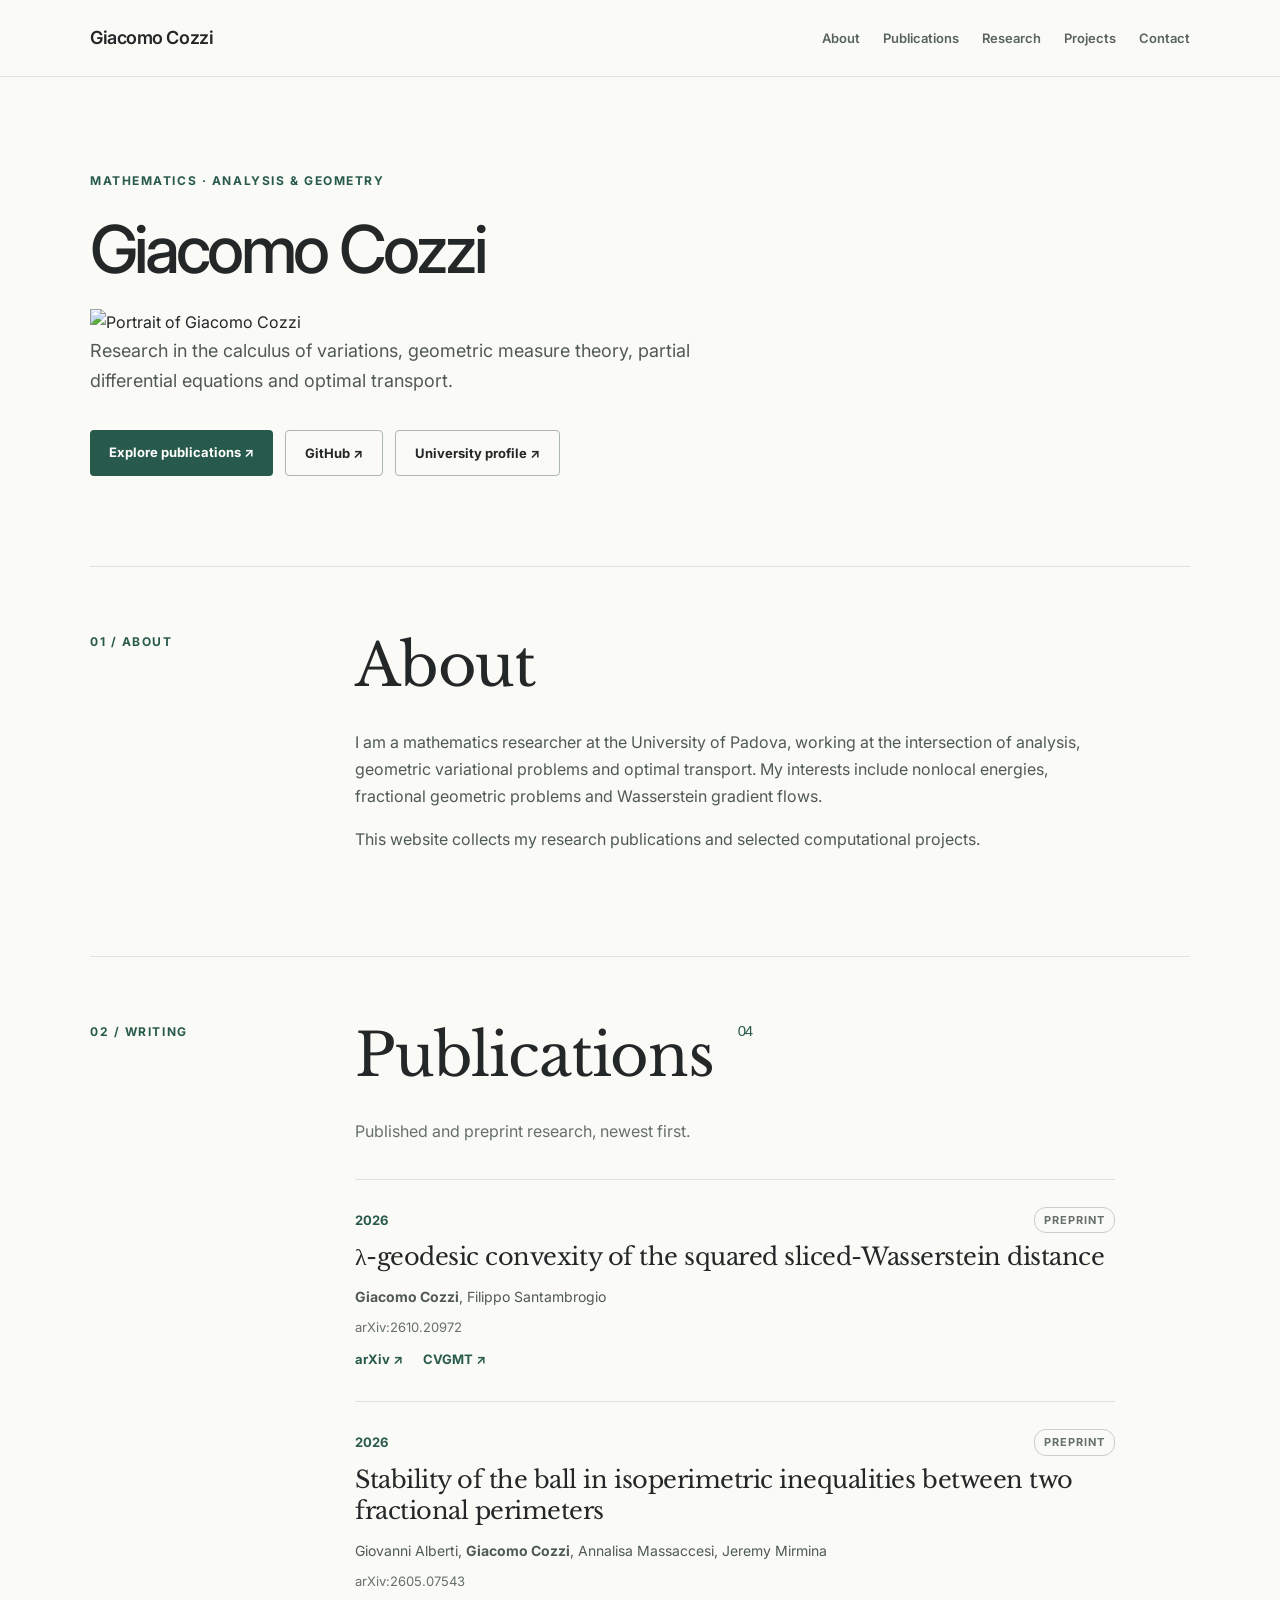
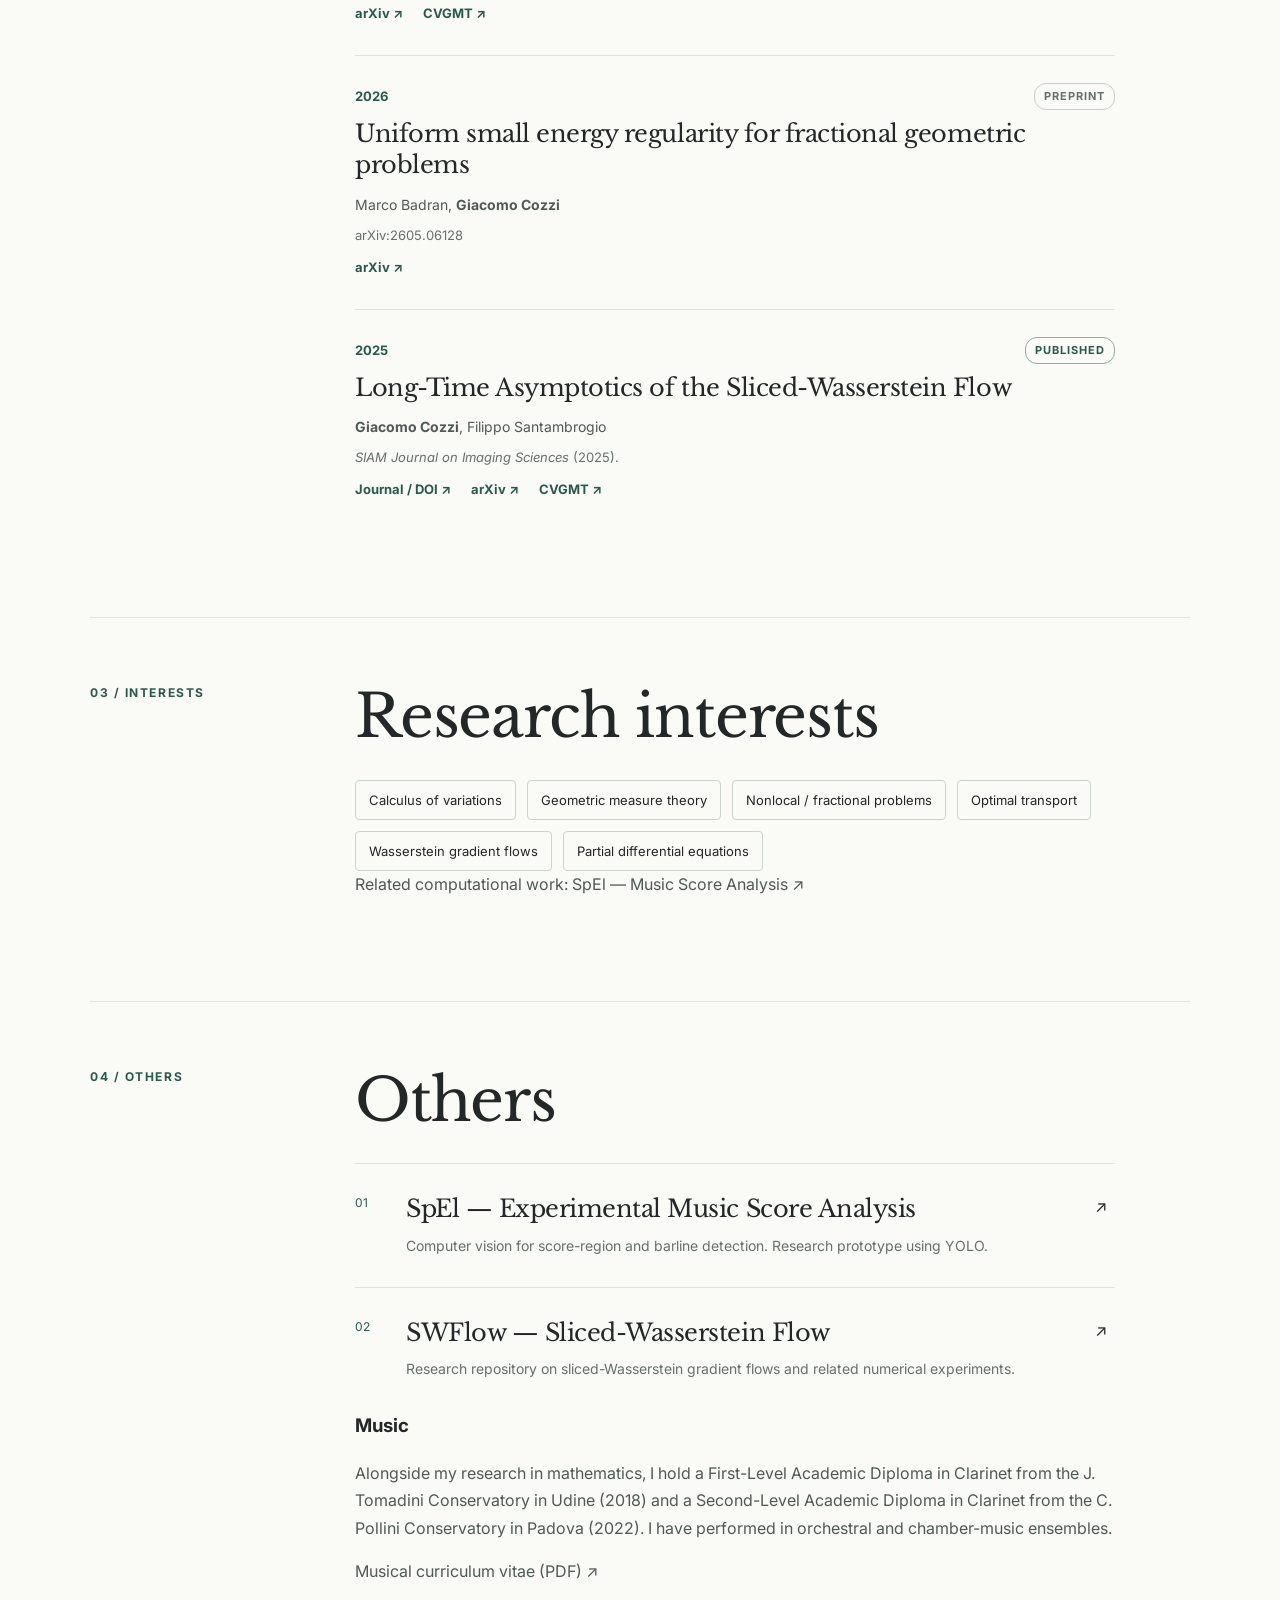
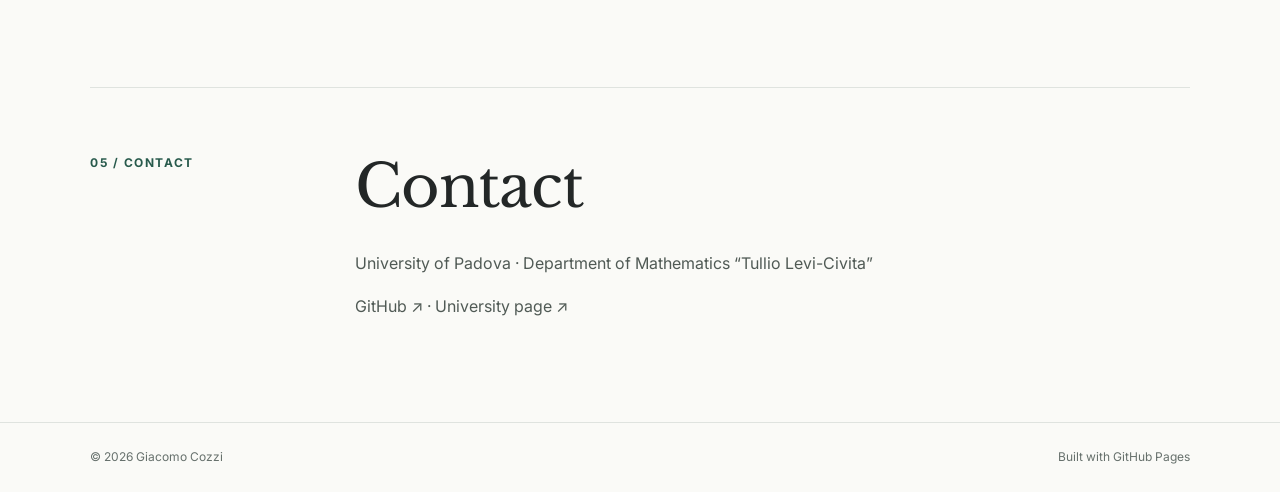
==== index.html @ 96a6a713 "Add portrait, music diplomas and CV links; rename Projects to Others" ====
<!doctype html>
<html lang="en">
<head>
<meta charset="utf-8"><meta name="viewport" content="width=device-width,initial-scale=1">
<meta name="description" content="Giacomo Cozzi — mathematics research, publications and computational projects.">
<title>Giacomo Cozzi — Mathematics</title>
<link rel="stylesheet" href="style.css">
</head>
<body>
<header class="top"><div class="wrap nav"><a class="identity" href="#top">Giacomo Cozzi</a><nav><a href="#about">About</a><a href="#publications">Publications</a><a href="#research">Research</a><a href="#projects">Projects</a><a href="#contact">Contact</a></nav></div></header>
<main id="top">
<section class="hero wrap"><div class="eyebrow">MATHEMATICS · ANALYSIS &amp; GEOMETRY</div><h1>Giacomo Cozzi</h1><img class="portrait" src="assets/FotoMate.png" alt="Portrait of Giacomo Cozzi" loading="eager"><p class="lead">Research in the calculus of variations, geometric measure theory, partial differential equations and optimal transport.</p><div class="hero-links"><a class="primary" href="#publications">Explore publications ↗</a><a class="secondary" href="https://github.com/giacomocozzii">GitHub ↗</a><a class="secondary" href="https://www.math.unipd.it/dipartimento/persone/giacomo.cozzi/">University profile ↗</a></div></section>
<section id="about" class="section wrap"><div class="section-no">01 / ABOUT</div><div class="section-content"><h2>About</h2><p>I am a mathematics researcher at the University of Padova, working at the intersection of analysis, geometric variational problems and optimal transport. My interests include nonlocal energies, fractional geometric problems and Wasserstein gradient flows.</p><p>This website collects my research publications and selected computational projects.</p></div></section>
<section id="publications" class="section wrap"><div class="section-no">02 / WRITING</div><div class="section-content"><h2>Publications <span class="count">04</span></h2><p class="muted intro">Published and preprint research, newest first.</p>
<article class="paper"><div class="paper-head"><span class="year">2026</span><span class="status">Preprint</span></div><h3>λ-geodesic convexity of the squared sliced-Wasserstein distance</h3><p class="authors"><strong>Giacomo Cozzi</strong>, Filippo Santambrogio</p><p class="note">arXiv:2610.20972</p><div class="links"><a href="https://arxiv.org/abs/2610.20972">arXiv ↗</a><a href="https://cvgmt.sns.it/paper/8093/">CVGMT ↗</a></div></article>
<article class="paper"><div class="paper-head"><span class="year">2026</span><span class="status">Preprint</span></div><h3>Stability of the ball in isoperimetric inequalities between two fractional perimeters</h3><p class="authors">Giovanni Alberti, <strong>Giacomo Cozzi</strong>, Annalisa Massaccesi, Jeremy Mirmina</p><p class="note">arXiv:2605.07543</p><div class="links"><a href="https://arxiv.org/abs/2605.07543">arXiv ↗</a><a href="https://cvgmt.sns.it/paper/7715/">CVGMT ↗</a></div></article>
<article class="paper"><div class="paper-head"><span class="year">2026</span><span class="status">Preprint</span></div><h3>Uniform small energy regularity for fractional geometric problems</h3><p class="authors">Marco Badran, <strong>Giacomo Cozzi</strong></p><p class="note">arXiv:2605.06128</p><div class="links"><a href="https://arxiv.org/abs/2605.06128">arXiv ↗</a></div></article>
<article class="paper"><div class="paper-head"><span class="year">2025</span><span class="status published">Published</span></div><h3>Long-Time Asymptotics of the Sliced-Wasserstein Flow</h3><p class="authors"><strong>Giacomo Cozzi</strong>, Filippo Santambrogio</p><p class="note"><i>SIAM Journal on Imaging Sciences</i> (2025).</p><div class="links"><a href="https://doi.org/10.1137/24M1656414">Journal / DOI ↗</a><a href="https://arxiv.org/abs/2405.06313">arXiv ↗</a><a href="https://cvgmt.sns.it/paper/6495/">CVGMT ↗</a></div></article>
</div></section>
<section id="research" class="section wrap"><div class="section-no">03 / INTERESTS</div><div class="section-content"><h2>Research interests</h2><div class="topics"><span>Calculus of variations</span><span>Geometric measure theory</span><span>Nonlocal / fractional problems</span><span>Optimal transport</span><span>Wasserstein gradient flows</span><span>Partial differential equations</span></div><p class="related-research">Related computational work: <a href="https://github.com/giacomocozzii/SpEl-Research">SpEl — Music Score Analysis ↗</a></p></div></section>
<section id="projects" class="section wrap"><div class="section-no">04 / OTHERS</div><div class="section-content"><h2>Others</h2><a class="project" href="https://github.com/giacomocozzii/SpEl-Research"><span class="project-index">01</span><span><strong>SpEl — Experimental Music Score Analysis</strong><small>Computer vision for score-region and barline detection. Research prototype using YOLO.</small></span><span aria-hidden="true">↗</span></a><a class="project" href="https://github.com/giacomocozzii/SWFlowCode"><span class="project-index">02</span><span><strong>SWFlow — Sliced-Wasserstein Flow</strong><small>Research repository on sliced-Wasserstein gradient flows and related numerical experiments.</small></span><span aria-hidden="true">↗</span></a><div class="music-note"><h3>Music</h3><p>Alongside my research in mathematics, I hold a First-Level Academic Diploma in Clarinet from the J. Tomadini Conservatory in Udine (2018) and a Second-Level Academic Diploma in Clarinet from the C. Pollini Conservatory in Padova (2022). I have performed in orchestral and chamber-music ensembles.</p><p><a href="assets/Musical_CV_Giacomo_Cozzi.pdf" target="_blank" rel="noopener">Musical curriculum vitae (PDF) ↗</a></p></div></div></section>
<section id="contact" class="section wrap"><div class="section-no">05 / CONTACT</div><div class="section-content"><h2>Contact</h2><p>University of Padova · Department of Mathematics “Tullio Levi-Civita”</p><p><a href="https://github.com/giacomocozzii">GitHub ↗</a> · <a href="https://www.math.unipd.it/dipartimento/persone/giacomo.cozzi/">University page ↗</a></p></div></section></main>
<footer><div class="wrap foot"><span>© <span id="year">2026</span> Giacomo Cozzi</span><span>Built with GitHub Pages</span></div></footer><script>document.getElementById('year').textContent=new Date().getFullYear()</script>
</body></html>
---- style.css ----
@import url('https://fonts.googleapis.com/css2?family=Inter:wght@400;500;600;700&family=Libre+Baskerville:wght@400;700&display=swap');
:root{--ink:#232727;--muted:#66706c;--line:#dfe3df;--paper:#fafaf7;--accent:#285a4c}*{box-sizing:border-box}html{scroll-behavior:smooth}body{margin:0;background:var(--paper);color:var(--ink);font:16px/1.7 'DM Sans',Arial,sans-serif;-webkit-font-smoothing:antialiased}a{color:inherit;text-decoration:none}a:hover{color:var(--accent)}.wrap{width:min(1100px,calc(100% - 64px));margin:auto}.top{position:sticky;top:0;background:rgba(250,250,247,.95);backdrop-filter:blur(12px);z-index:5;border-bottom:1px solid var(--line)}.nav{min-height:76px;display:flex;justify-content:space-between;align-items:center;gap:24px}.identity{font-weight:700;letter-spacing:-.04em;font-size:21px;white-space:nowrap}.dot{color:var(--accent)}nav{display:flex;gap:23px;flex-wrap:wrap}nav a{font-size:13px;font-weight:600;color:#59635f}.hero{padding:116px 0 112px;min-height:580px;position:relative;overflow:hidden}.eyebrow,.section-no{font-size:12px;font-weight:700;letter-spacing:.13em;color:var(--accent)}h1,h2,h3,p{margin-top:0}h1,h2{font-family:'DM Serif Display',Georgia,serif;font-weight:400;letter-spacing:-.035em}h1{font-size:clamp(72px,12vw,144px);line-height:.91;margin:24px 0 30px}h1 em{font-weight:400;color:var(--accent)}.lead{font-size:20px;line-height:1.65;max-width:650px;color:#515955}.hero-links{display:flex;flex-wrap:wrap;gap:12px;margin-top:34px}.hero-links a{padding:11px 19px;border-radius:4px;font-size:13px;font-weight:700}.primary{background:var(--accent);color:white!important}.secondary{border:1px solid #abb7af}.hero-mark{font:400 360px Georgia,serif;color:rgba(40,90,76,.055);position:absolute;right:-10px;top:20px;pointer-events:none}.section{border-top:1px solid var(--line);padding:65px 0 86px;display:grid;grid-template-columns:230px 1fr;gap:35px;scroll-margin-top:85px}.section-content{max-width:760px}.section h2{font-size:clamp(38px,5vw,59px);line-height:1.15;margin-bottom:29px}.section p{color:#505a55;font-size:16px}.muted,.note{color:var(--muted)!important}.count{font:500 15px 'DM Sans',sans-serif;color:var(--accent);vertical-align:top;margin-left:8px}.intro{margin-bottom:33px}.paper{border-top:1px solid var(--line);padding:27px 0 31px}.paper-head{display:flex;align-items:center;justify-content:space-between;margin-bottom:8px}.year{color:var(--accent);font-size:13px;font-weight:700}.status{font-size:11px;font-weight:700;text-transform:uppercase;letter-spacing:.09em;border:1px solid #c8d0ca;padding:3px 9px;border-radius:12px;color:#66716b}.published{border-color:#8cafa0;color:var(--accent)}.paper h3{font:400 24px/1.32 'DM Serif Display',Georgia,serif;margin:0 0 12px}.paper .authors{font-size:14px;margin-bottom:7px}.paper .note{font-size:13px;margin-bottom:10px}.links{display:flex;flex-wrap:wrap;gap:20px}.links a{font-size:13px;color:var(--accent);font-weight:700}.topics{display:flex;flex-wrap:wrap;gap:11px}.topics span{padding:8px 13px;border:1px solid #cbd5ce;border-radius:4px;font-size:13px}.project{border-top:1px solid var(--line);display:grid;grid-template-columns:35px 1fr 20px;gap:16px;padding:29px 0;align-items:start}.project:last-child{border-bottom:1px solid var(--line)}.project-index{font-size:12px;color:var(--accent)}.project strong{font:400 24px/1.35 'DM Serif Display',Georgia,serif;display:block;margin-bottom:8px}.project small{display:block;color:var(--muted);font-size:14px}footer{border-top:1px solid var(--line)}.foot{padding:24px 0;display:flex;justify-content:space-between;gap:12px;color:var(--muted);font-size:12px}@media(max-width:780px){.wrap{width:min(100% - 32px,700px)}.nav{align-items:flex-start;flex-direction:column;padding:15px 0;gap:7px;min-height:unset}nav{gap:15px}nav a{font-size:12px}.hero{padding:80px 0;min-height:440px}.hero-mark{font-size:240px;top:100px}.lead{font-size:17px}.section{grid-template-columns:1fr;gap:20px;padding:49px 0 64px}.section h2{margin-bottom:20px}.project strong{font-size:21px}}
/* Academic typography — restrained, readable name and headings */
body{font-family:'Inter',Arial,sans-serif}
.identity{font-family:'Inter',Arial,sans-serif;letter-spacing:-.025em;font-weight:600;font-size:18px}
.hero{min-height:410px;padding:94px 0 90px}
.hero h1{font-family:'Inter',Arial,sans-serif;font-size:clamp(38px,5.6vw,66px);font-weight:500;letter-spacing:-.055em;line-height:1.12;margin:22px 0 22px}
.section h2,.paper h3,.project strong{font-family:'Libre Baskerville',Georgia,serif;letter-spacing:-.02em}
.hero .lead{max-width:680px;font-size:18px}
@media(max-width:780px){.hero{min-height:350px;padding:65px 0}.hero h1{font-size:clamp(36px,9vw,50px)}}
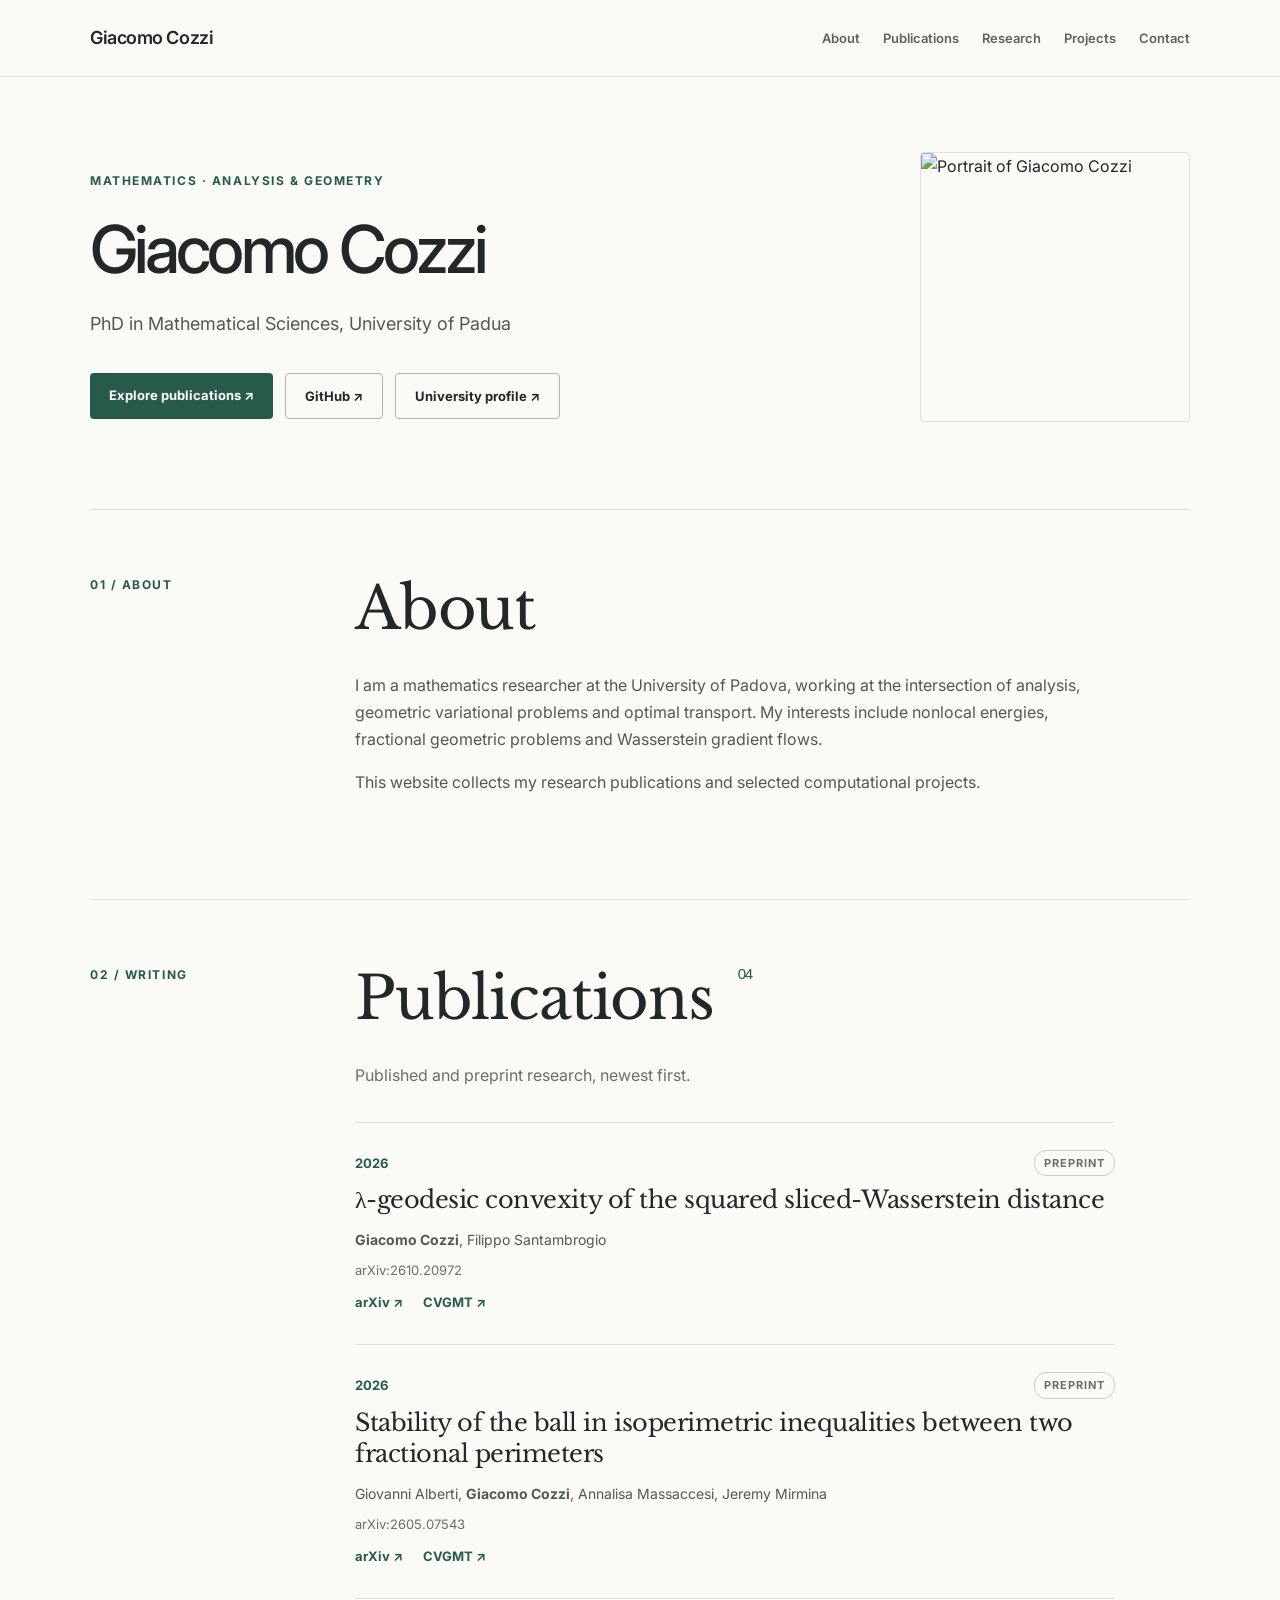
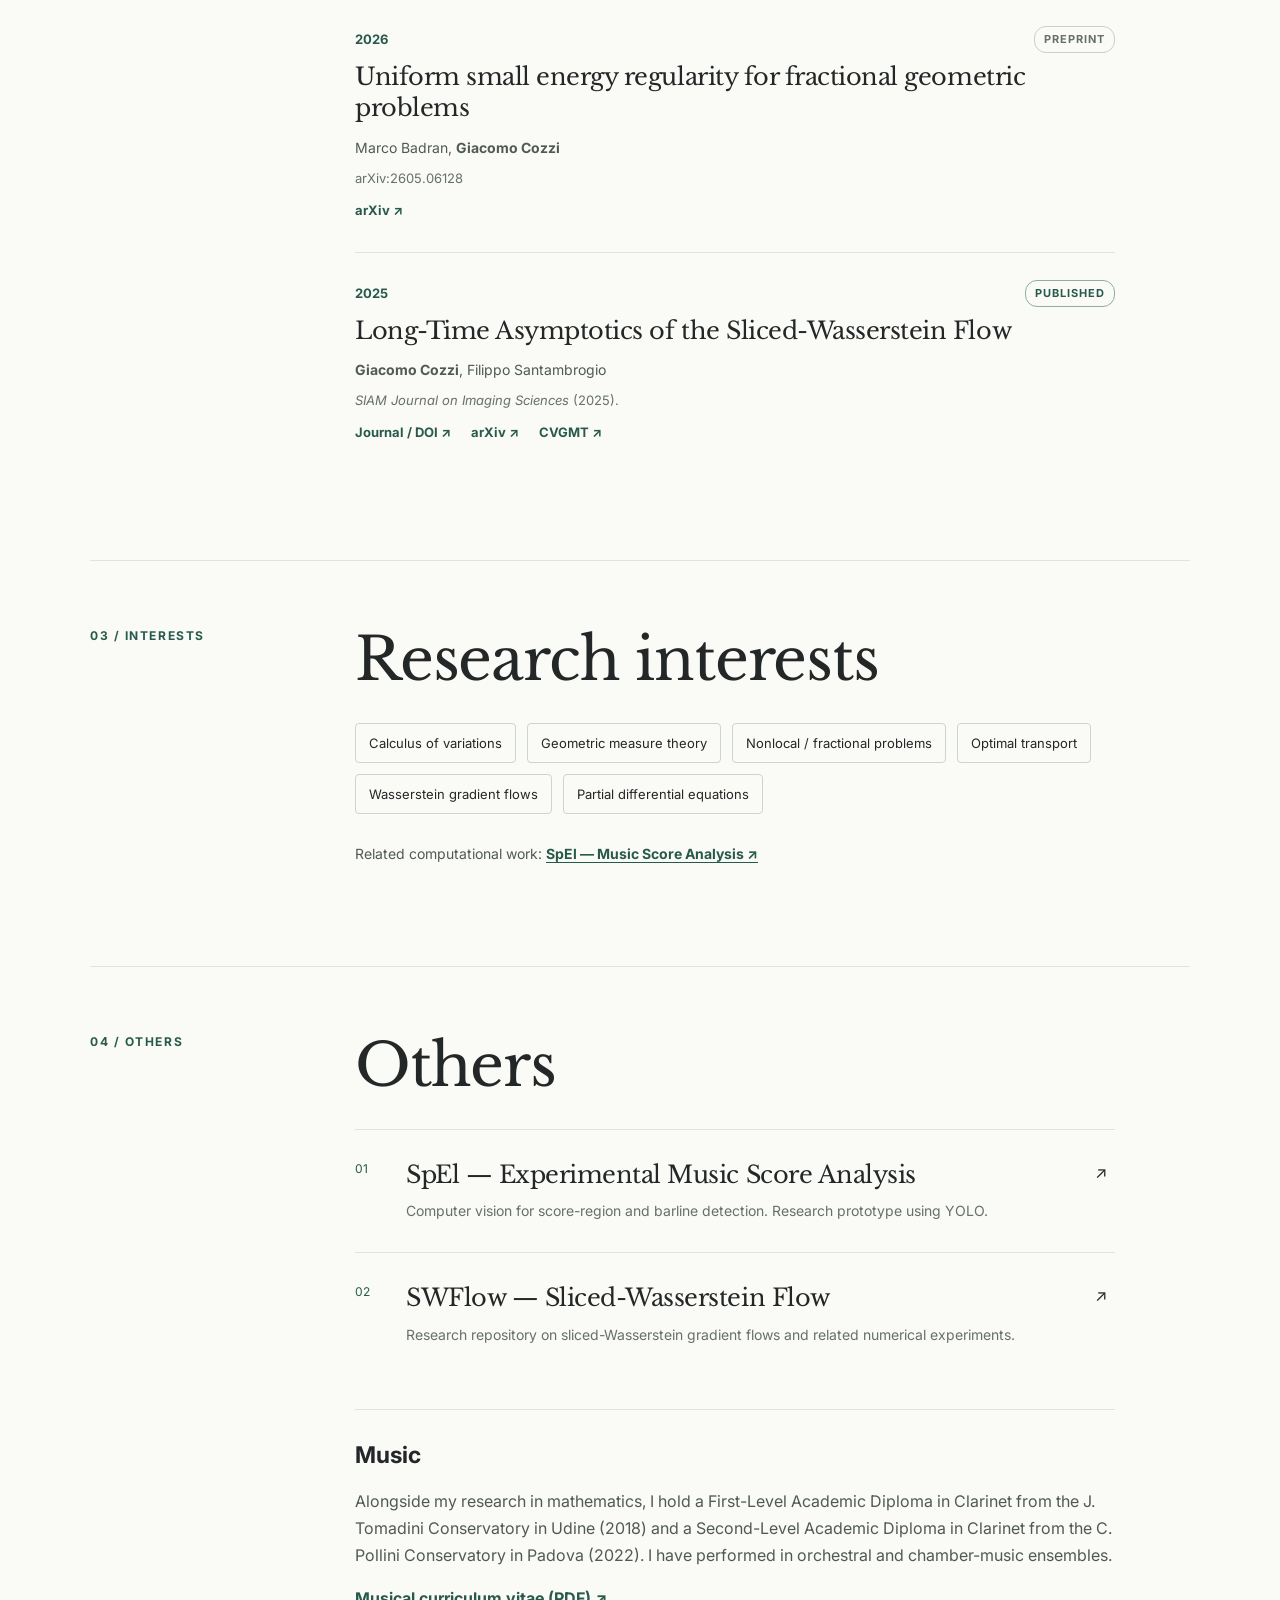
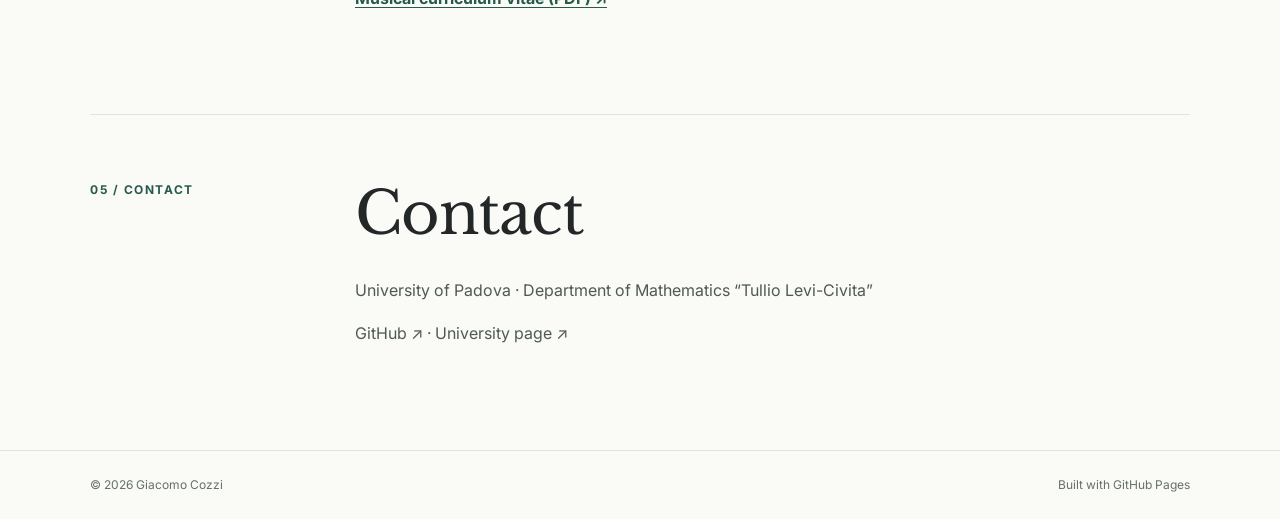
==== commit e0a4cb08: "Update homepage description to PhD in Mathematical Sciences" ====
--- a/index.html
+++ b/index.html
@@ -9,7 +9,7 @@
 <body>
 <header class="top"><div class="wrap nav"><a class="identity" href="#top">Giacomo Cozzi</a><nav><a href="#about">About</a><a href="#publications">Publications</a><a href="#research">Research</a><a href="#projects">Projects</a><a href="#contact">Contact</a></nav></div></header>
 <main id="top">
-<section class="hero wrap"><div class="eyebrow">MATHEMATICS · ANALYSIS &amp; GEOMETRY</div><h1>Giacomo Cozzi</h1><img class="portrait" src="assets/FotoMate.png" alt="Portrait of Giacomo Cozzi" loading="eager"><p class="lead">Research in the calculus of variations, geometric measure theory, partial differential equations and optimal transport.</p><div class="hero-links"><a class="primary" href="#publications">Explore publications ↗</a><a class="secondary" href="https://github.com/giacomocozzii">GitHub ↗</a><a class="secondary" href="https://www.math.unipd.it/dipartimento/persone/giacomo.cozzi/">University profile ↗</a></div></section>
+<section class="hero wrap"><div class="eyebrow">MATHEMATICS · ANALYSIS &amp; GEOMETRY</div><h1>Giacomo Cozzi</h1><img class="portrait" src="assets/FotoMate.png" alt="Portrait of Giacomo Cozzi" loading="eager"><p class="lead">PhD in Mathematical Sciences, University of Padua</p><div class="hero-links"><a class="primary" href="#publications">Explore publications ↗</a><a class="secondary" href="https://github.com/giacomocozzii">GitHub ↗</a><a class="secondary" href="https://www.math.unipd.it/dipartimento/persone/giacomo.cozzi/">University profile ↗</a></div></section>
 <section id="about" class="section wrap"><div class="section-no">01 / ABOUT</div><div class="section-content"><h2>About</h2><p>I am a mathematics researcher at the University of Padova, working at the intersection of analysis, geometric variational problems and optimal transport. My interests include nonlocal energies, fractional geometric problems and Wasserstein gradient flows.</p><p>This website collects my research publications and selected computational projects.</p></div></section>
 <section id="publications" class="section wrap"><div class="section-no">02 / WRITING</div><div class="section-content"><h2>Publications <span class="count">04</span></h2><p class="muted intro">Published and preprint research, newest first.</p>
 <article class="paper"><div class="paper-head"><span class="year">2026</span><span class="status">Preprint</span></div><h3>λ-geodesic convexity of the squared sliced-Wasserstein distance</h3><p class="authors"><strong>Giacomo Cozzi</strong>, Filippo Santambrogio</p><p class="note">arXiv:2610.20972</p><div class="links"><a href="https://arxiv.org/abs/2610.20972">arXiv ↗</a><a href="https://cvgmt.sns.it/paper/8093/">CVGMT ↗</a></div></article>
--- a/style.css
+++ b/style.css
@@ -8,3 +8,12 @@
 .section h2,.paper h3,.project strong{font-family:'Libre Baskerville',Georgia,serif;letter-spacing:-.02em}
 .hero .lead{max-width:680px;font-size:18px}
 @media(max-width:780px){.hero{min-height:350px;padding:65px 0}.hero h1{font-size:clamp(36px,9vw,50px)}}
+
+/* Portrait and music section */
+.hero{padding-right:min(32vw,340px);min-height:420px}
+.hero .portrait{position:absolute;right:0;top:75px;width:min(29vw,270px);aspect-ratio:1;object-fit:cover;object-position:center 30%;border-radius:4px;border:1px solid var(--line)}
+.related-research{margin-top:28px!important;font-size:14px!important}
+.related-research a,.music-note a{color:var(--accent);font-weight:700;text-decoration:underline;text-underline-offset:3px}
+.music-note{margin-top:34px;border-top:1px solid var(--line);padding-top:26px}
+.music-note h3{font-size:23px;margin-bottom:12px}
+@media(max-width:700px){.hero{padding-right:0;min-height:0}.hero .portrait{position:static;width:170px;height:170px;display:block;margin:25px 0 5px}.hero h1{font-size:clamp(34px,9vw,52px)}}
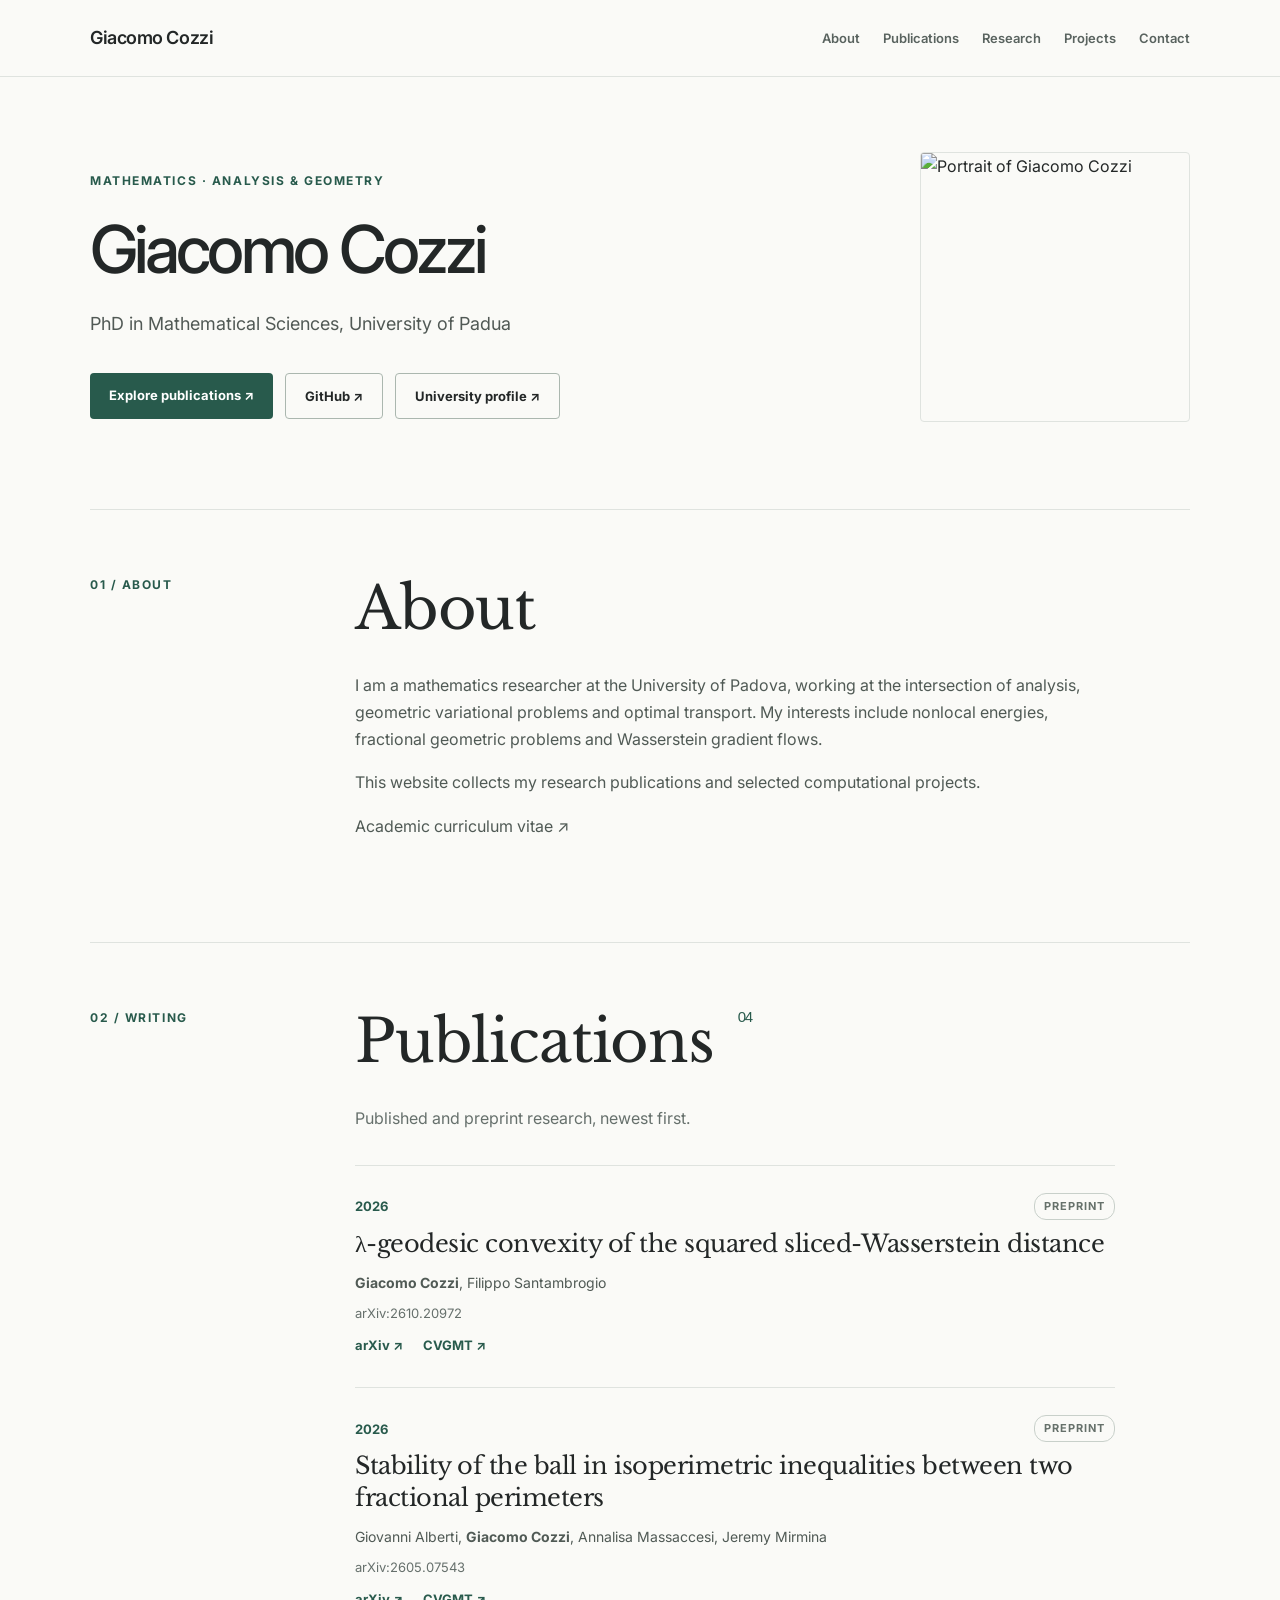
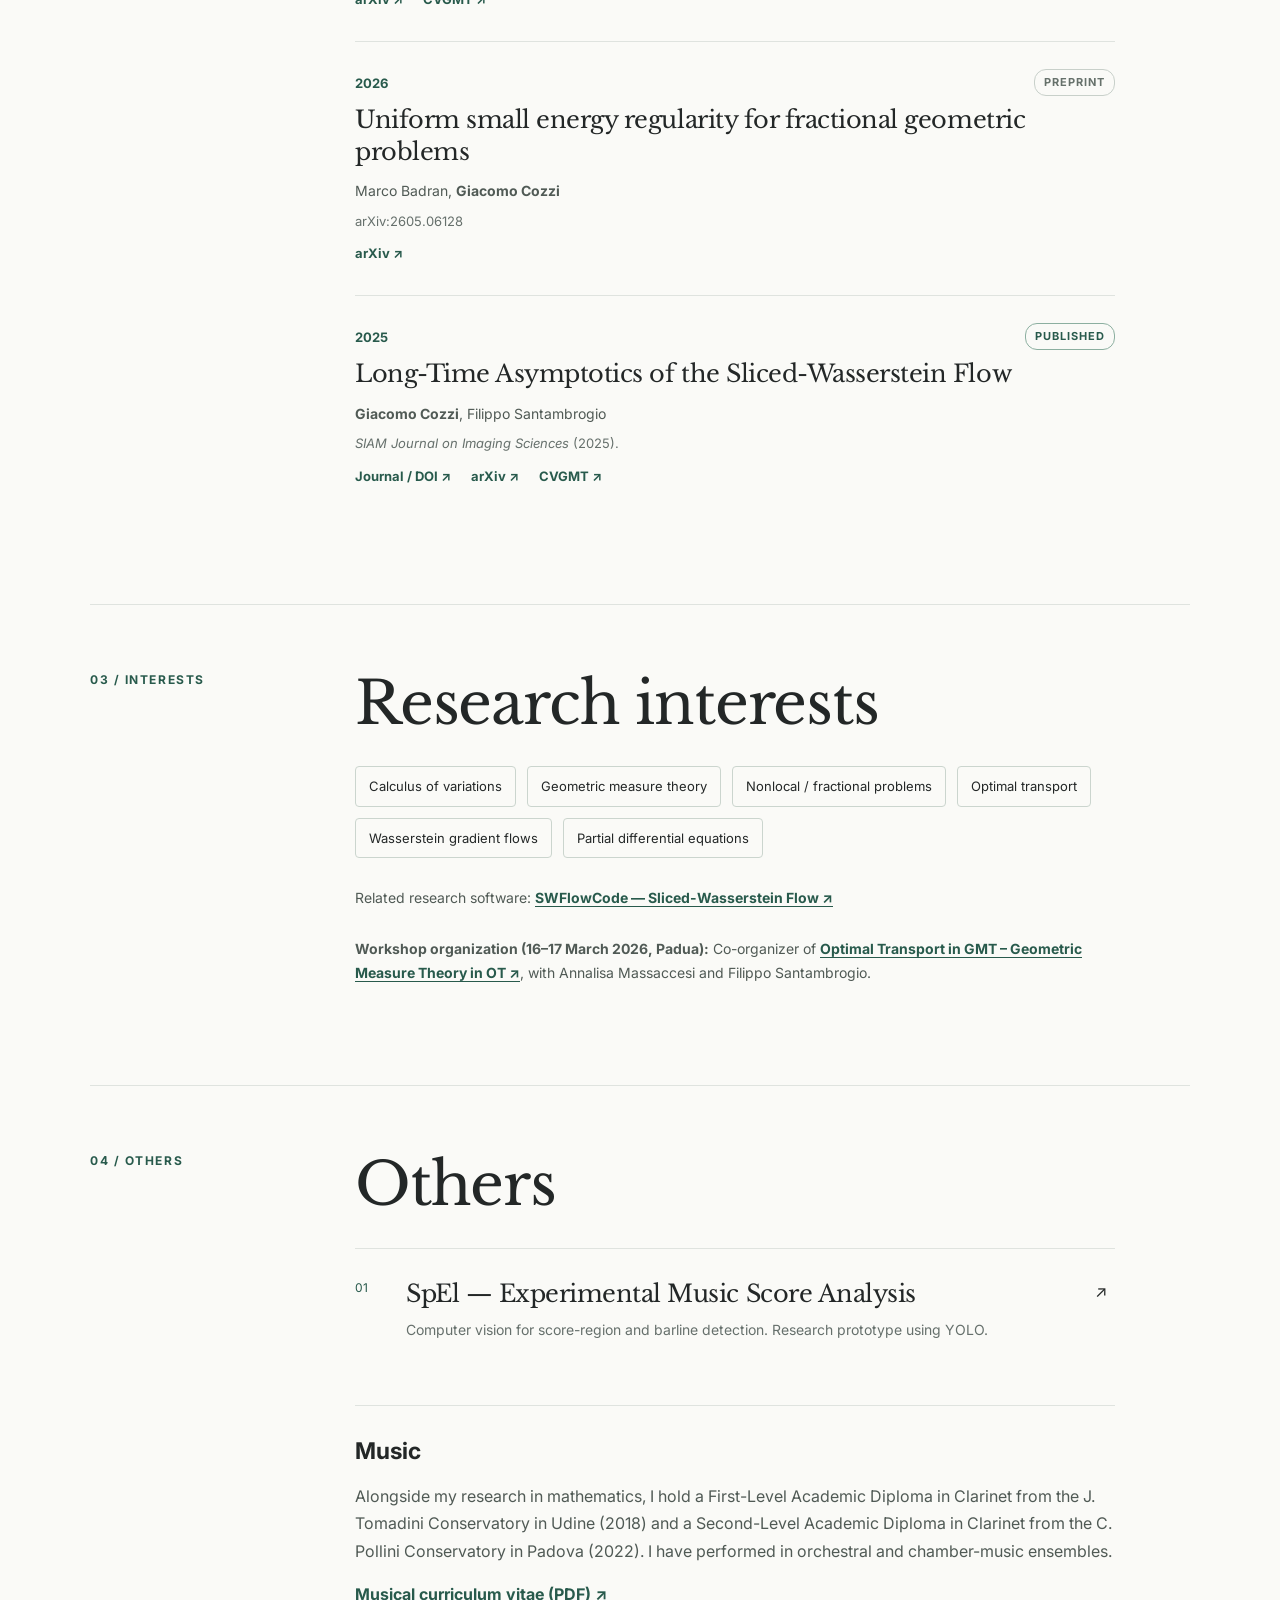
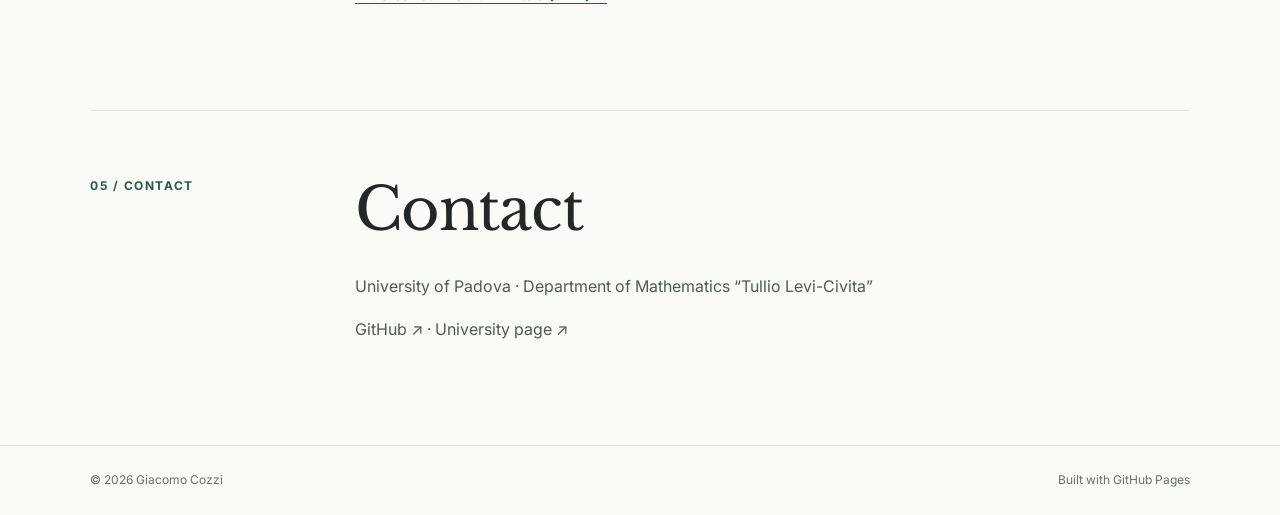
==== commit 852ed08f: "Fix photo source, move SWFlow to Research, add workshop and academic CV" ====
--- a/index.html
+++ b/index.html
@@ -9,16 +9,16 @@
 <body>
 <header class="top"><div class="wrap nav"><a class="identity" href="#top">Giacomo Cozzi</a><nav><a href="#about">About</a><a href="#publications">Publications</a><a href="#research">Research</a><a href="#projects">Projects</a><a href="#contact">Contact</a></nav></div></header>
 <main id="top">
-<section class="hero wrap"><div class="eyebrow">MATHEMATICS · ANALYSIS &amp; GEOMETRY</div><h1>Giacomo Cozzi</h1><img class="portrait" src="assets/FotoMate.png" alt="Portrait of Giacomo Cozzi" loading="eager"><p class="lead">PhD in Mathematical Sciences, University of Padua</p><div class="hero-links"><a class="primary" href="#publications">Explore publications ↗</a><a class="secondary" href="https://github.com/giacomocozzii">GitHub ↗</a><a class="secondary" href="https://www.math.unipd.it/dipartimento/persone/giacomo.cozzi/">University profile ↗</a></div></section>
-<section id="about" class="section wrap"><div class="section-no">01 / ABOUT</div><div class="section-content"><h2>About</h2><p>I am a mathematics researcher at the University of Padova, working at the intersection of analysis, geometric variational problems and optimal transport. My interests include nonlocal energies, fractional geometric problems and Wasserstein gradient flows.</p><p>This website collects my research publications and selected computational projects.</p></div></section>
+<section class="hero wrap"><div class="eyebrow">MATHEMATICS · ANALYSIS &amp; GEOMETRY</div><h1>Giacomo Cozzi</h1><img class="portrait" src="https://raw.githubusercontent.com/giacomocozzii/giacomocozzii.github.io/main/assets/FotoMate.png" alt="Portrait of Giacomo Cozzi" loading="eager"><p class="lead">PhD in Mathematical Sciences, University of Padua</p><div class="hero-links"><a class="primary" href="#publications">Explore publications ↗</a><a class="secondary" href="https://github.com/giacomocozzii">GitHub ↗</a><a class="secondary" href="https://www.math.unipd.it/dipartimento/persone/giacomo.cozzi/">University profile ↗</a></div></section>
+<section id="about" class="section wrap"><div class="section-no">01 / ABOUT</div><div class="section-content"><h2>About</h2><p>I am a mathematics researcher at the University of Padova, working at the intersection of analysis, geometric variational problems and optimal transport. My interests include nonlocal energies, fractional geometric problems and Wasserstein gradient flows.</p><p>This website collects my research publications and selected computational projects.</p><p><a class="cv-link" href="academic-cv.html">Academic curriculum vitae ↗</a></p></div></section>
 <section id="publications" class="section wrap"><div class="section-no">02 / WRITING</div><div class="section-content"><h2>Publications <span class="count">04</span></h2><p class="muted intro">Published and preprint research, newest first.</p>
 <article class="paper"><div class="paper-head"><span class="year">2026</span><span class="status">Preprint</span></div><h3>λ-geodesic convexity of the squared sliced-Wasserstein distance</h3><p class="authors"><strong>Giacomo Cozzi</strong>, Filippo Santambrogio</p><p class="note">arXiv:2610.20972</p><div class="links"><a href="https://arxiv.org/abs/2610.20972">arXiv ↗</a><a href="https://cvgmt.sns.it/paper/8093/">CVGMT ↗</a></div></article>
 <article class="paper"><div class="paper-head"><span class="year">2026</span><span class="status">Preprint</span></div><h3>Stability of the ball in isoperimetric inequalities between two fractional perimeters</h3><p class="authors">Giovanni Alberti, <strong>Giacomo Cozzi</strong>, Annalisa Massaccesi, Jeremy Mirmina</p><p class="note">arXiv:2605.07543</p><div class="links"><a href="https://arxiv.org/abs/2605.07543">arXiv ↗</a><a href="https://cvgmt.sns.it/paper/7715/">CVGMT ↗</a></div></article>
 <article class="paper"><div class="paper-head"><span class="year">2026</span><span class="status">Preprint</span></div><h3>Uniform small energy regularity for fractional geometric problems</h3><p class="authors">Marco Badran, <strong>Giacomo Cozzi</strong></p><p class="note">arXiv:2605.06128</p><div class="links"><a href="https://arxiv.org/abs/2605.06128">arXiv ↗</a></div></article>
 <article class="paper"><div class="paper-head"><span class="year">2025</span><span class="status published">Published</span></div><h3>Long-Time Asymptotics of the Sliced-Wasserstein Flow</h3><p class="authors"><strong>Giacomo Cozzi</strong>, Filippo Santambrogio</p><p class="note"><i>SIAM Journal on Imaging Sciences</i> (2025).</p><div class="links"><a href="https://doi.org/10.1137/24M1656414">Journal / DOI ↗</a><a href="https://arxiv.org/abs/2405.06313">arXiv ↗</a><a href="https://cvgmt.sns.it/paper/6495/">CVGMT ↗</a></div></article>
 </div></section>
-<section id="research" class="section wrap"><div class="section-no">03 / INTERESTS</div><div class="section-content"><h2>Research interests</h2><div class="topics"><span>Calculus of variations</span><span>Geometric measure theory</span><span>Nonlocal / fractional problems</span><span>Optimal transport</span><span>Wasserstein gradient flows</span><span>Partial differential equations</span></div><p class="related-research">Related computational work: <a href="https://github.com/giacomocozzii/SpEl-Research">SpEl — Music Score Analysis ↗</a></p></div></section>
-<section id="projects" class="section wrap"><div class="section-no">04 / OTHERS</div><div class="section-content"><h2>Others</h2><a class="project" href="https://github.com/giacomocozzii/SpEl-Research"><span class="project-index">01</span><span><strong>SpEl — Experimental Music Score Analysis</strong><small>Computer vision for score-region and barline detection. Research prototype using YOLO.</small></span><span aria-hidden="true">↗</span></a><a class="project" href="https://github.com/giacomocozzii/SWFlowCode"><span class="project-index">02</span><span><strong>SWFlow — Sliced-Wasserstein Flow</strong><small>Research repository on sliced-Wasserstein gradient flows and related numerical experiments.</small></span><span aria-hidden="true">↗</span></a><div class="music-note"><h3>Music</h3><p>Alongside my research in mathematics, I hold a First-Level Academic Diploma in Clarinet from the J. Tomadini Conservatory in Udine (2018) and a Second-Level Academic Diploma in Clarinet from the C. Pollini Conservatory in Padova (2022). I have performed in orchestral and chamber-music ensembles.</p><p><a href="assets/Musical_CV_Giacomo_Cozzi.pdf" target="_blank" rel="noopener">Musical curriculum vitae (PDF) ↗</a></p></div></div></section>
+<section id="research" class="section wrap"><div class="section-no">03 / INTERESTS</div><div class="section-content"><h2>Research interests</h2><div class="topics"><span>Calculus of variations</span><span>Geometric measure theory</span><span>Nonlocal / fractional problems</span><span>Optimal transport</span><span>Wasserstein gradient flows</span><span>Partial differential equations</span></div><p class="related-research">Related research software: <a href="https://github.com/giacomocozzii/SWFlowCode">SWFlowCode — Sliced-Wasserstein Flow ↗</a></p><p class="related-research"><strong>Workshop organization (16–17 March 2026, Padua):</strong> Co-organizer of <a href="https://sites.google.com/view/gmt-in-ot-ot-in-gmt/home">Optimal Transport in GMT – Geometric Measure Theory in OT ↗</a>, with Annalisa Massaccesi and Filippo Santambrogio.</p></div></section>
+<section id="projects" class="section wrap"><div class="section-no">04 / OTHERS</div><div class="section-content"><h2>Others</h2><a class="project" href="https://github.com/giacomocozzii/SpEl-Research"><span class="project-index">01</span><span><strong>SpEl — Experimental Music Score Analysis</strong><small>Computer vision for score-region and barline detection. Research prototype using YOLO.</small></span><span aria-hidden="true">↗</span></a><div class="music-note"><h3>Music</h3><p>Alongside my research in mathematics, I hold a First-Level Academic Diploma in Clarinet from the J. Tomadini Conservatory in Udine (2018) and a Second-Level Academic Diploma in Clarinet from the C. Pollini Conservatory in Padova (2022). I have performed in orchestral and chamber-music ensembles.</p><p><a href="assets/Musical_CV_Giacomo_Cozzi.pdf" target="_blank" rel="noopener">Musical curriculum vitae (PDF) ↗</a></p></div></div></section>
 <section id="contact" class="section wrap"><div class="section-no">05 / CONTACT</div><div class="section-content"><h2>Contact</h2><p>University of Padova · Department of Mathematics “Tullio Levi-Civita”</p><p><a href="https://github.com/giacomocozzii">GitHub ↗</a> · <a href="https://www.math.unipd.it/dipartimento/persone/giacomo.cozzi/">University page ↗</a></p></div></section></main>
 <footer><div class="wrap foot"><span>© <span id="year">2026</span> Giacomo Cozzi</span><span>Built with GitHub Pages</span></div></footer><script>document.getElementById('year').textContent=new Date().getFullYear()</script>
 </body></html>
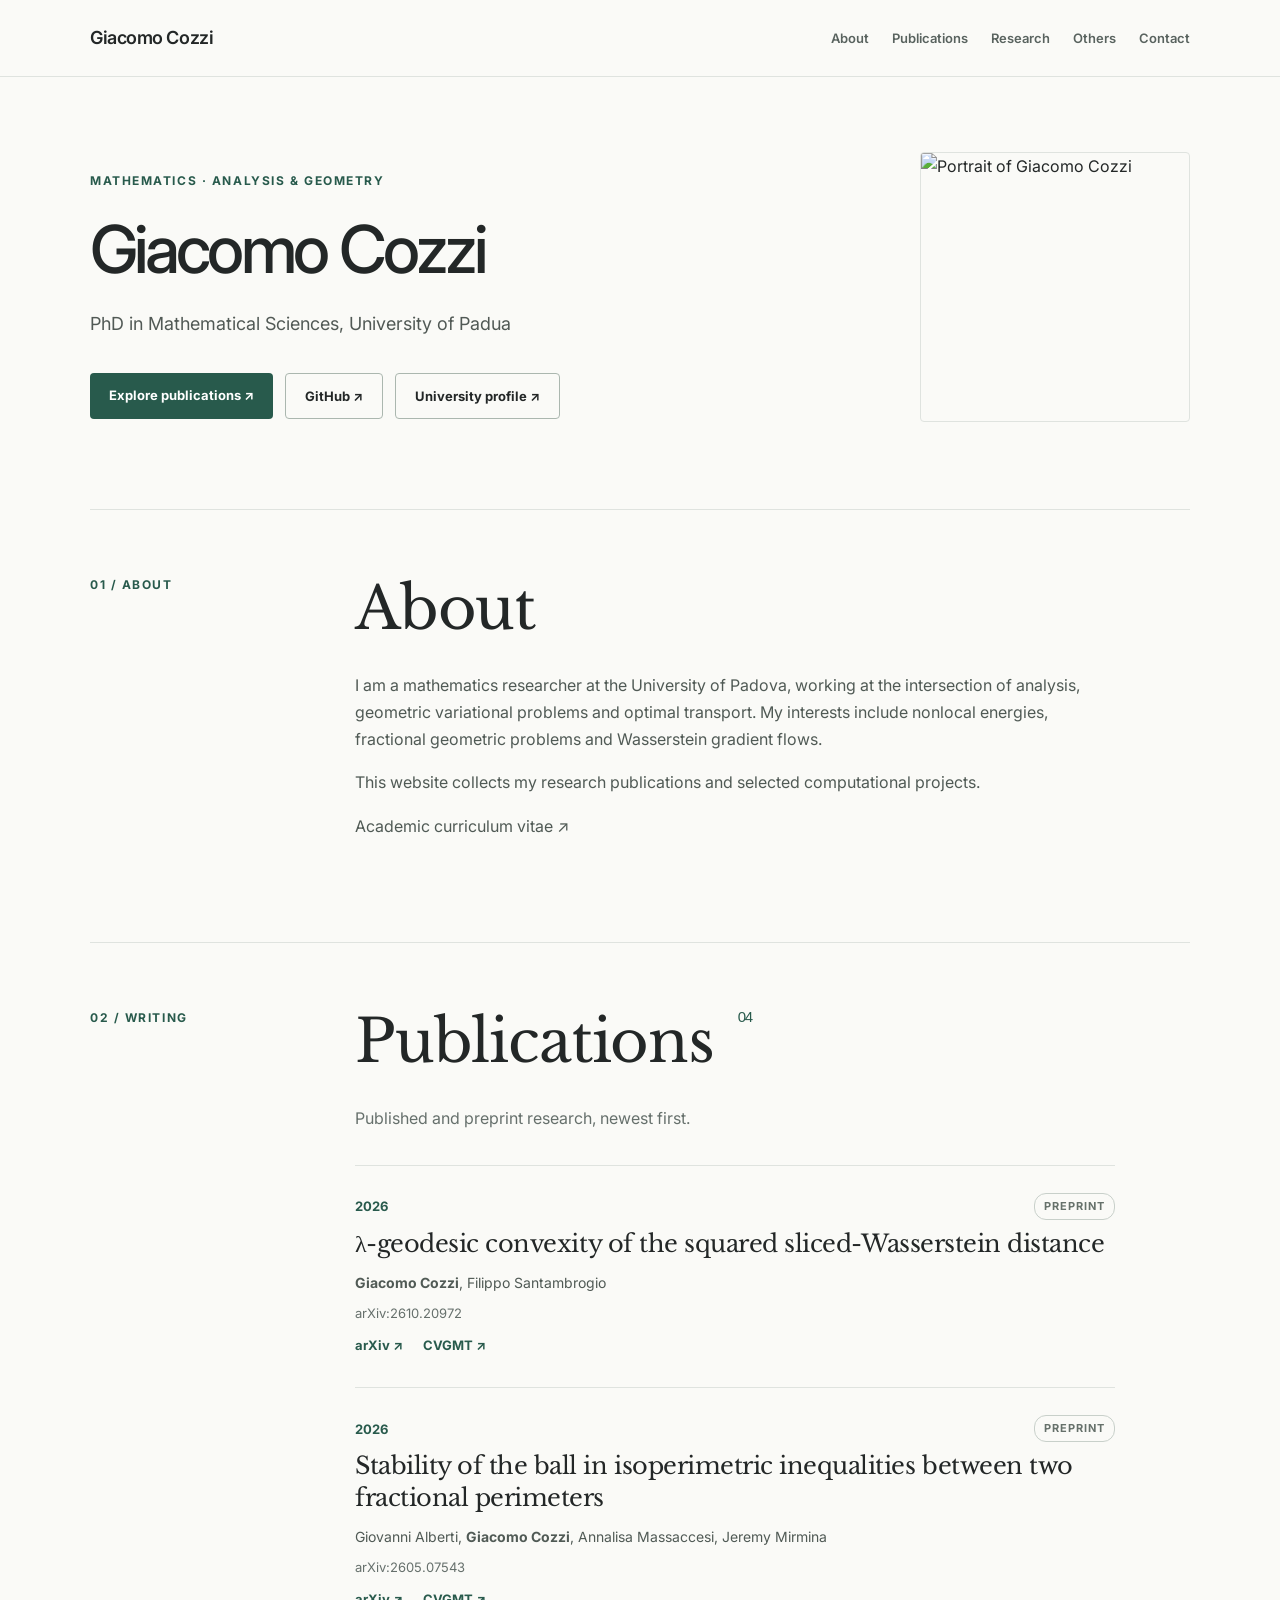
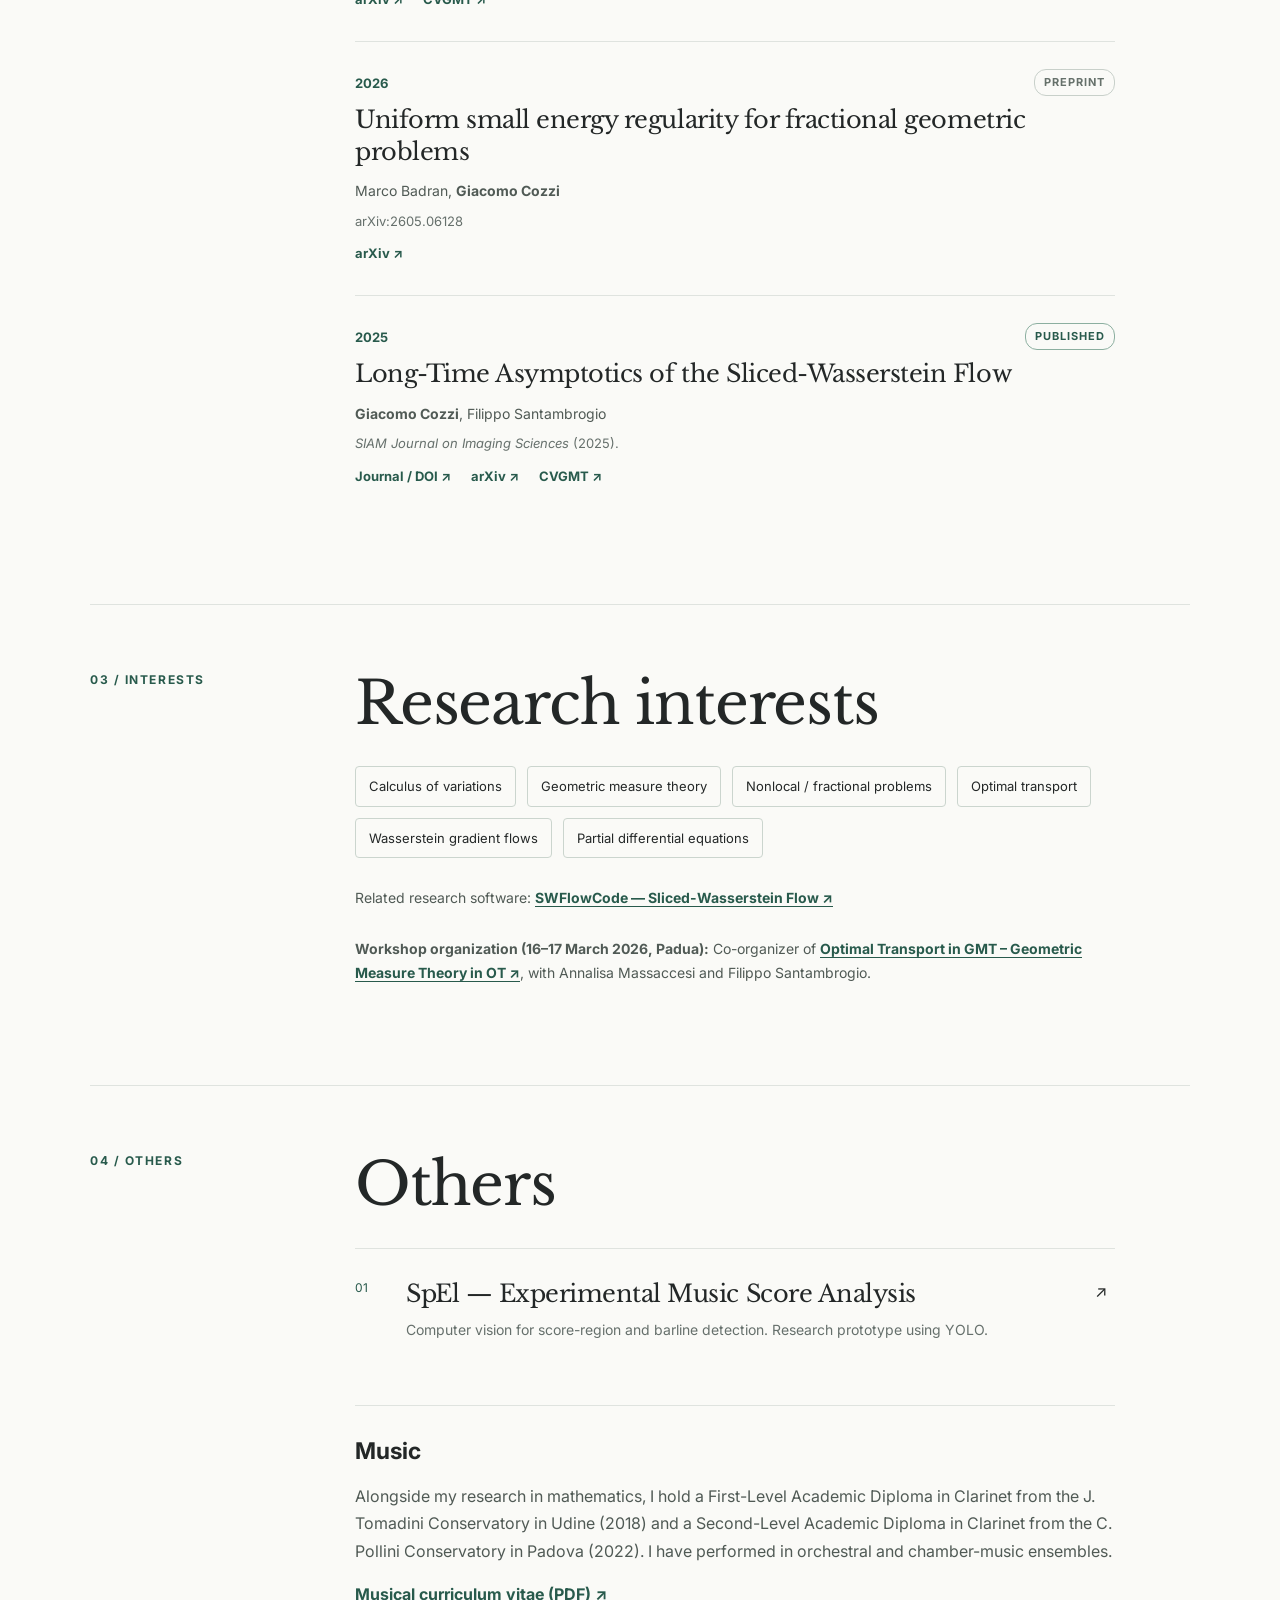
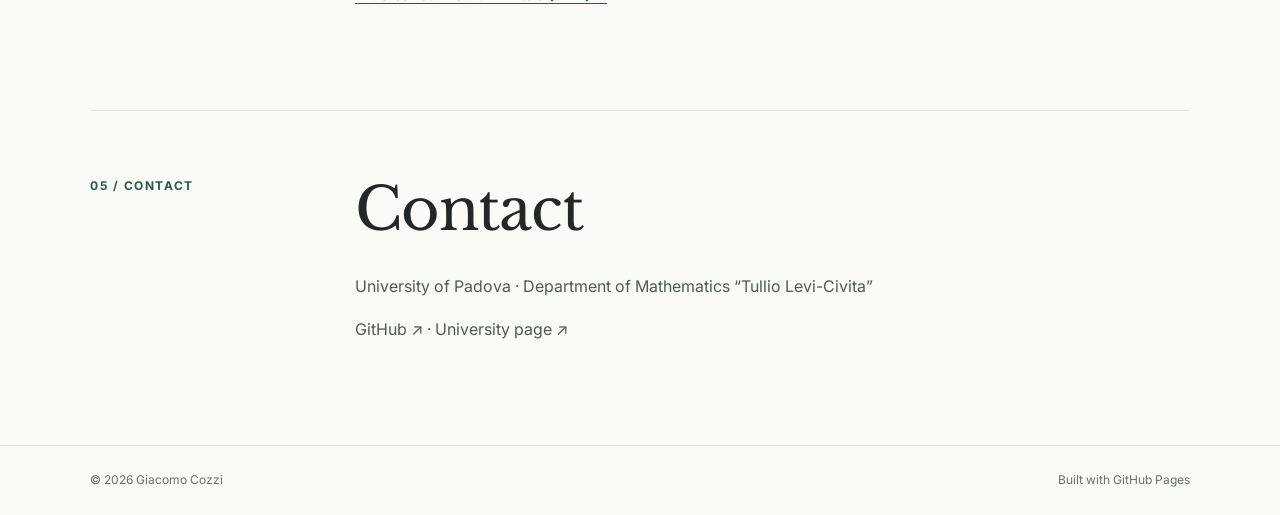
==== commit 6a309f08: "Align main navigation label with Others section" ====
--- a/index.html
+++ b/index.html
@@ -7,7 +7,7 @@
 <link rel="stylesheet" href="style.css">
 </head>
 <body>
-<header class="top"><div class="wrap nav"><a class="identity" href="#top">Giacomo Cozzi</a><nav><a href="#about">About</a><a href="#publications">Publications</a><a href="#research">Research</a><a href="#projects">Projects</a><a href="#contact">Contact</a></nav></div></header>
+<header class="top"><div class="wrap nav"><a class="identity" href="#top">Giacomo Cozzi</a><nav><a href="#about">About</a><a href="#publications">Publications</a><a href="#research">Research</a><a href="#projects">Others</a><a href="#contact">Contact</a></nav></div></header>
 <main id="top">
 <section class="hero wrap"><div class="eyebrow">MATHEMATICS · ANALYSIS &amp; GEOMETRY</div><h1>Giacomo Cozzi</h1><img class="portrait" src="https://raw.githubusercontent.com/giacomocozzii/giacomocozzii.github.io/main/assets/FotoMate.png" alt="Portrait of Giacomo Cozzi" loading="eager"><p class="lead">PhD in Mathematical Sciences, University of Padua</p><div class="hero-links"><a class="primary" href="#publications">Explore publications ↗</a><a class="secondary" href="https://github.com/giacomocozzii">GitHub ↗</a><a class="secondary" href="https://www.math.unipd.it/dipartimento/persone/giacomo.cozzi/">University profile ↗</a></div></section>
 <section id="about" class="section wrap"><div class="section-no">01 / ABOUT</div><div class="section-content"><h2>About</h2><p>I am a mathematics researcher at the University of Padova, working at the intersection of analysis, geometric variational problems and optimal transport. My interests include nonlocal energies, fractional geometric problems and Wasserstein gradient flows.</p><p>This website collects my research publications and selected computational projects.</p><p><a class="cv-link" href="academic-cv.html">Academic curriculum vitae ↗</a></p></div></section>
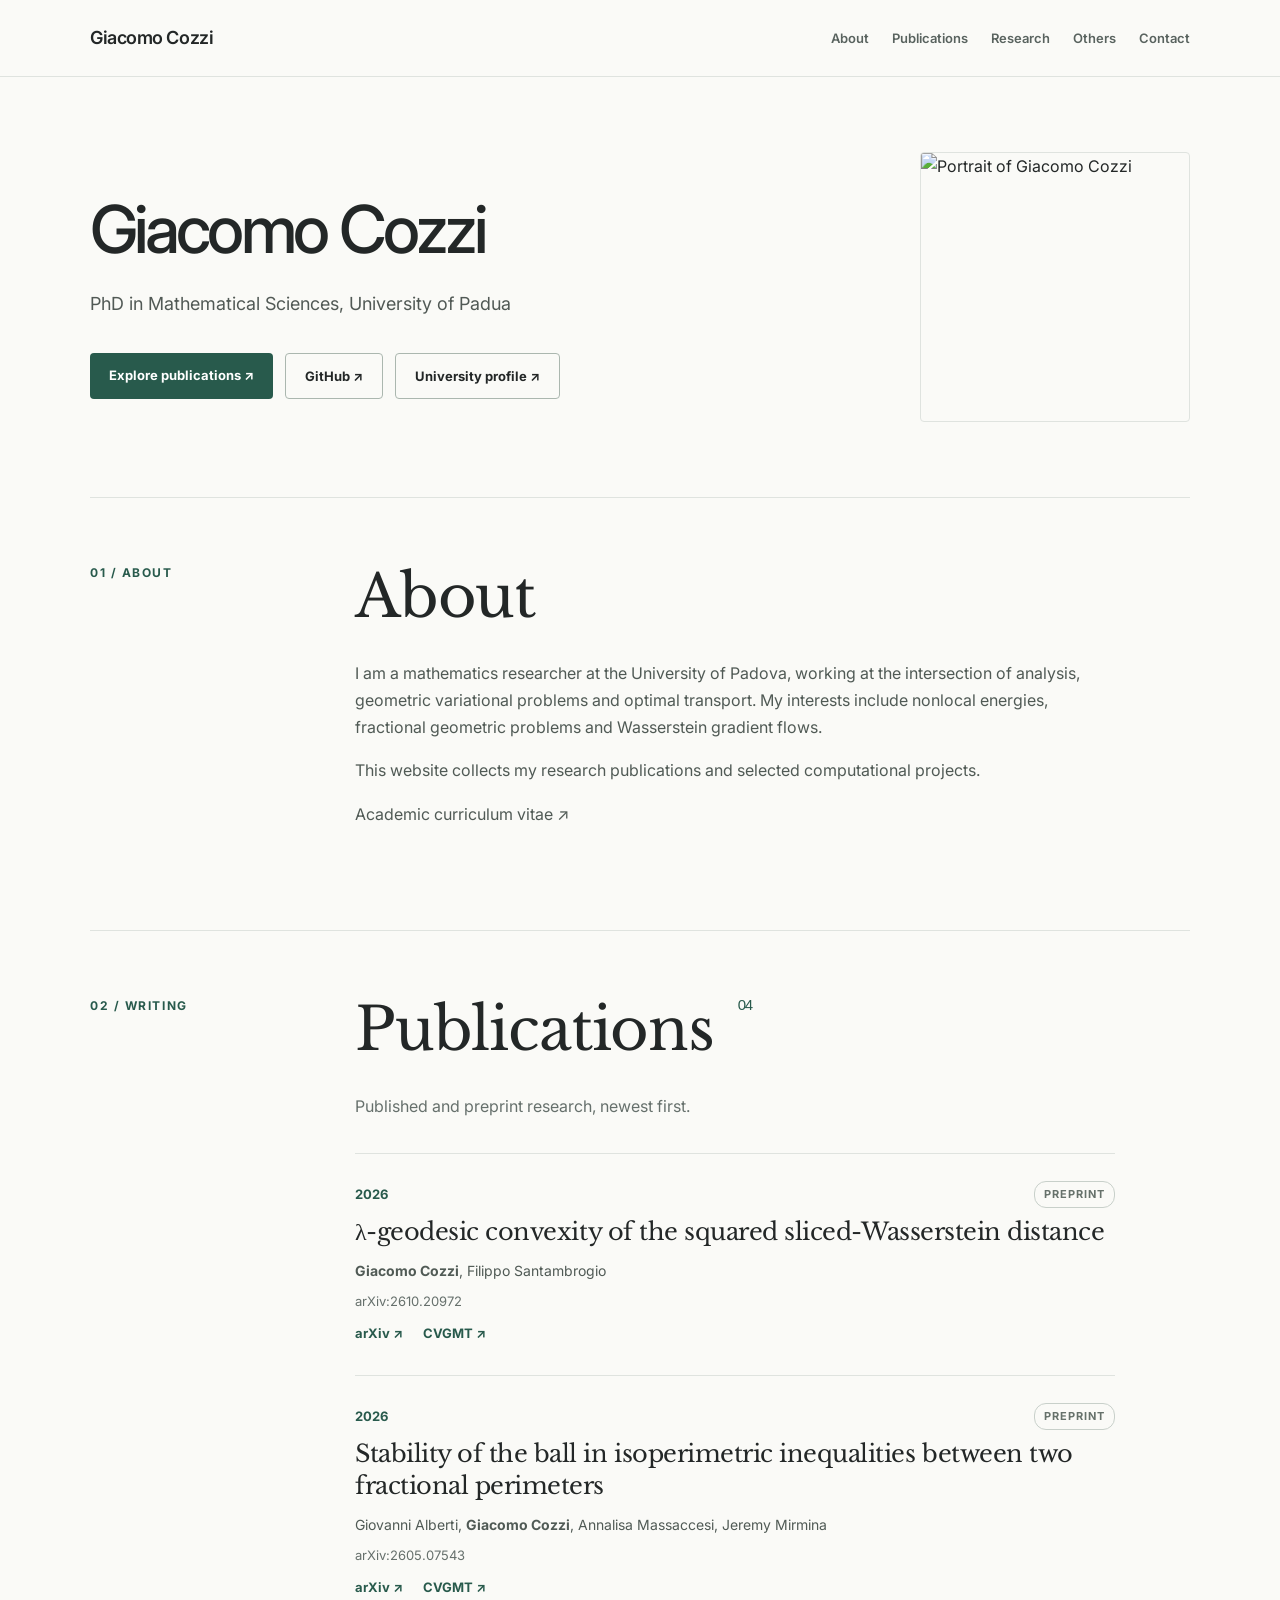
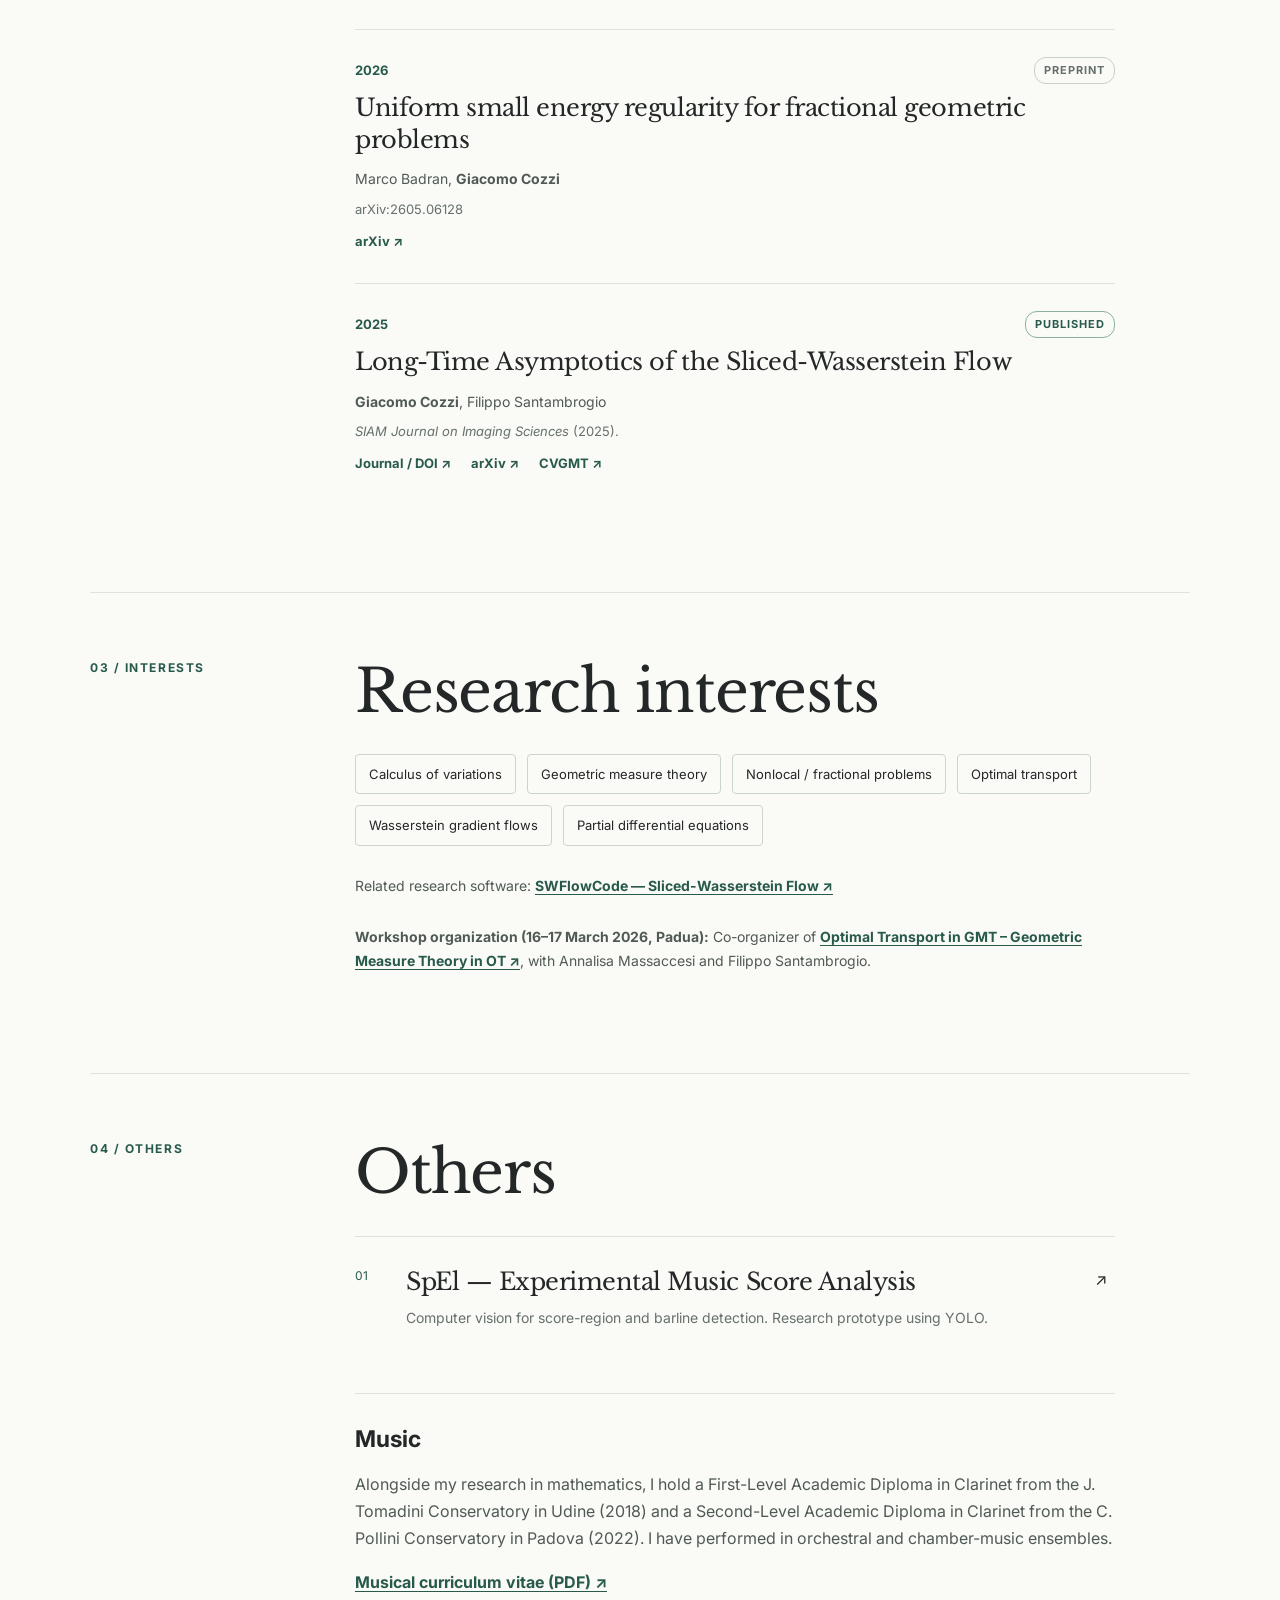
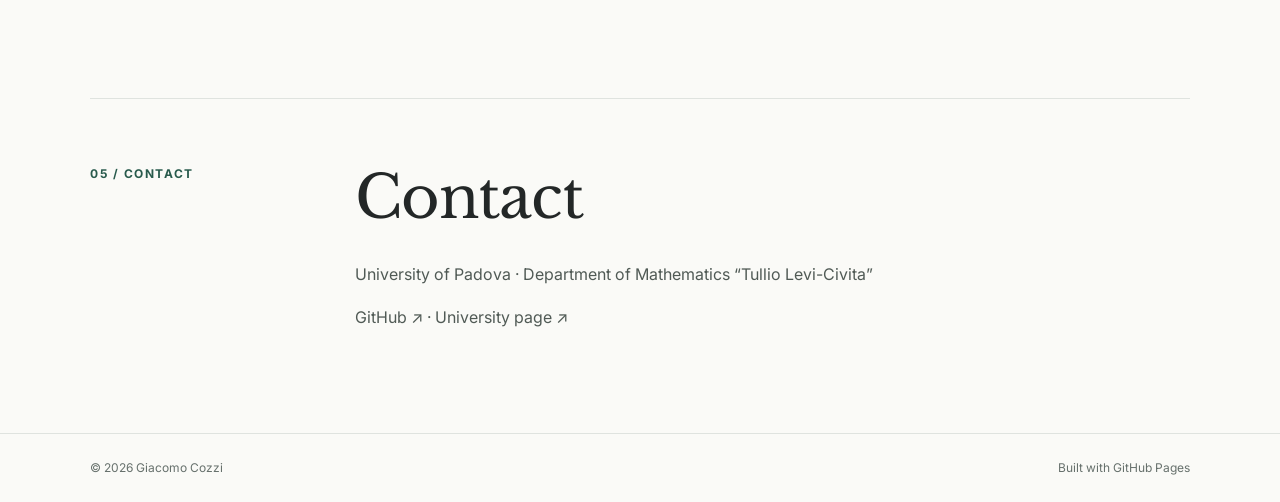
==== commit 8929a493: "Remove mathematics strapline above name" ====
--- a/index.html
+++ b/index.html
@@ -9,7 +9,7 @@
 <body>
 <header class="top"><div class="wrap nav"><a class="identity" href="#top">Giacomo Cozzi</a><nav><a href="#about">About</a><a href="#publications">Publications</a><a href="#research">Research</a><a href="#projects">Others</a><a href="#contact">Contact</a></nav></div></header>
 <main id="top">
-<section class="hero wrap"><div class="eyebrow">MATHEMATICS · ANALYSIS &amp; GEOMETRY</div><h1>Giacomo Cozzi</h1><img class="portrait" src="https://raw.githubusercontent.com/giacomocozzii/giacomocozzii.github.io/main/assets/FotoMate.png" alt="Portrait of Giacomo Cozzi" loading="eager"><p class="lead">PhD in Mathematical Sciences, University of Padua</p><div class="hero-links"><a class="primary" href="#publications">Explore publications ↗</a><a class="secondary" href="https://github.com/giacomocozzii">GitHub ↗</a><a class="secondary" href="https://www.math.unipd.it/dipartimento/persone/giacomo.cozzi/">University profile ↗</a></div></section>
+<section class="hero wrap"><h1>Giacomo Cozzi</h1><img class="portrait" src="https://raw.githubusercontent.com/giacomocozzii/giacomocozzii.github.io/main/assets/FotoMate.png" alt="Portrait of Giacomo Cozzi" loading="eager"><p class="lead">PhD in Mathematical Sciences, University of Padua</p><div class="hero-links"><a class="primary" href="#publications">Explore publications ↗</a><a class="secondary" href="https://github.com/giacomocozzii">GitHub ↗</a><a class="secondary" href="https://www.math.unipd.it/dipartimento/persone/giacomo.cozzi/">University profile ↗</a></div></section>
 <section id="about" class="section wrap"><div class="section-no">01 / ABOUT</div><div class="section-content"><h2>About</h2><p>I am a mathematics researcher at the University of Padova, working at the intersection of analysis, geometric variational problems and optimal transport. My interests include nonlocal energies, fractional geometric problems and Wasserstein gradient flows.</p><p>This website collects my research publications and selected computational projects.</p><p><a class="cv-link" href="academic-cv.html">Academic curriculum vitae ↗</a></p></div></section>
 <section id="publications" class="section wrap"><div class="section-no">02 / WRITING</div><div class="section-content"><h2>Publications <span class="count">04</span></h2><p class="muted intro">Published and preprint research, newest first.</p>
 <article class="paper"><div class="paper-head"><span class="year">2026</span><span class="status">Preprint</span></div><h3>λ-geodesic convexity of the squared sliced-Wasserstein distance</h3><p class="authors"><strong>Giacomo Cozzi</strong>, Filippo Santambrogio</p><p class="note">arXiv:2610.20972</p><div class="links"><a href="https://arxiv.org/abs/2610.20972">arXiv ↗</a><a href="https://cvgmt.sns.it/paper/8093/">CVGMT ↗</a></div></article>
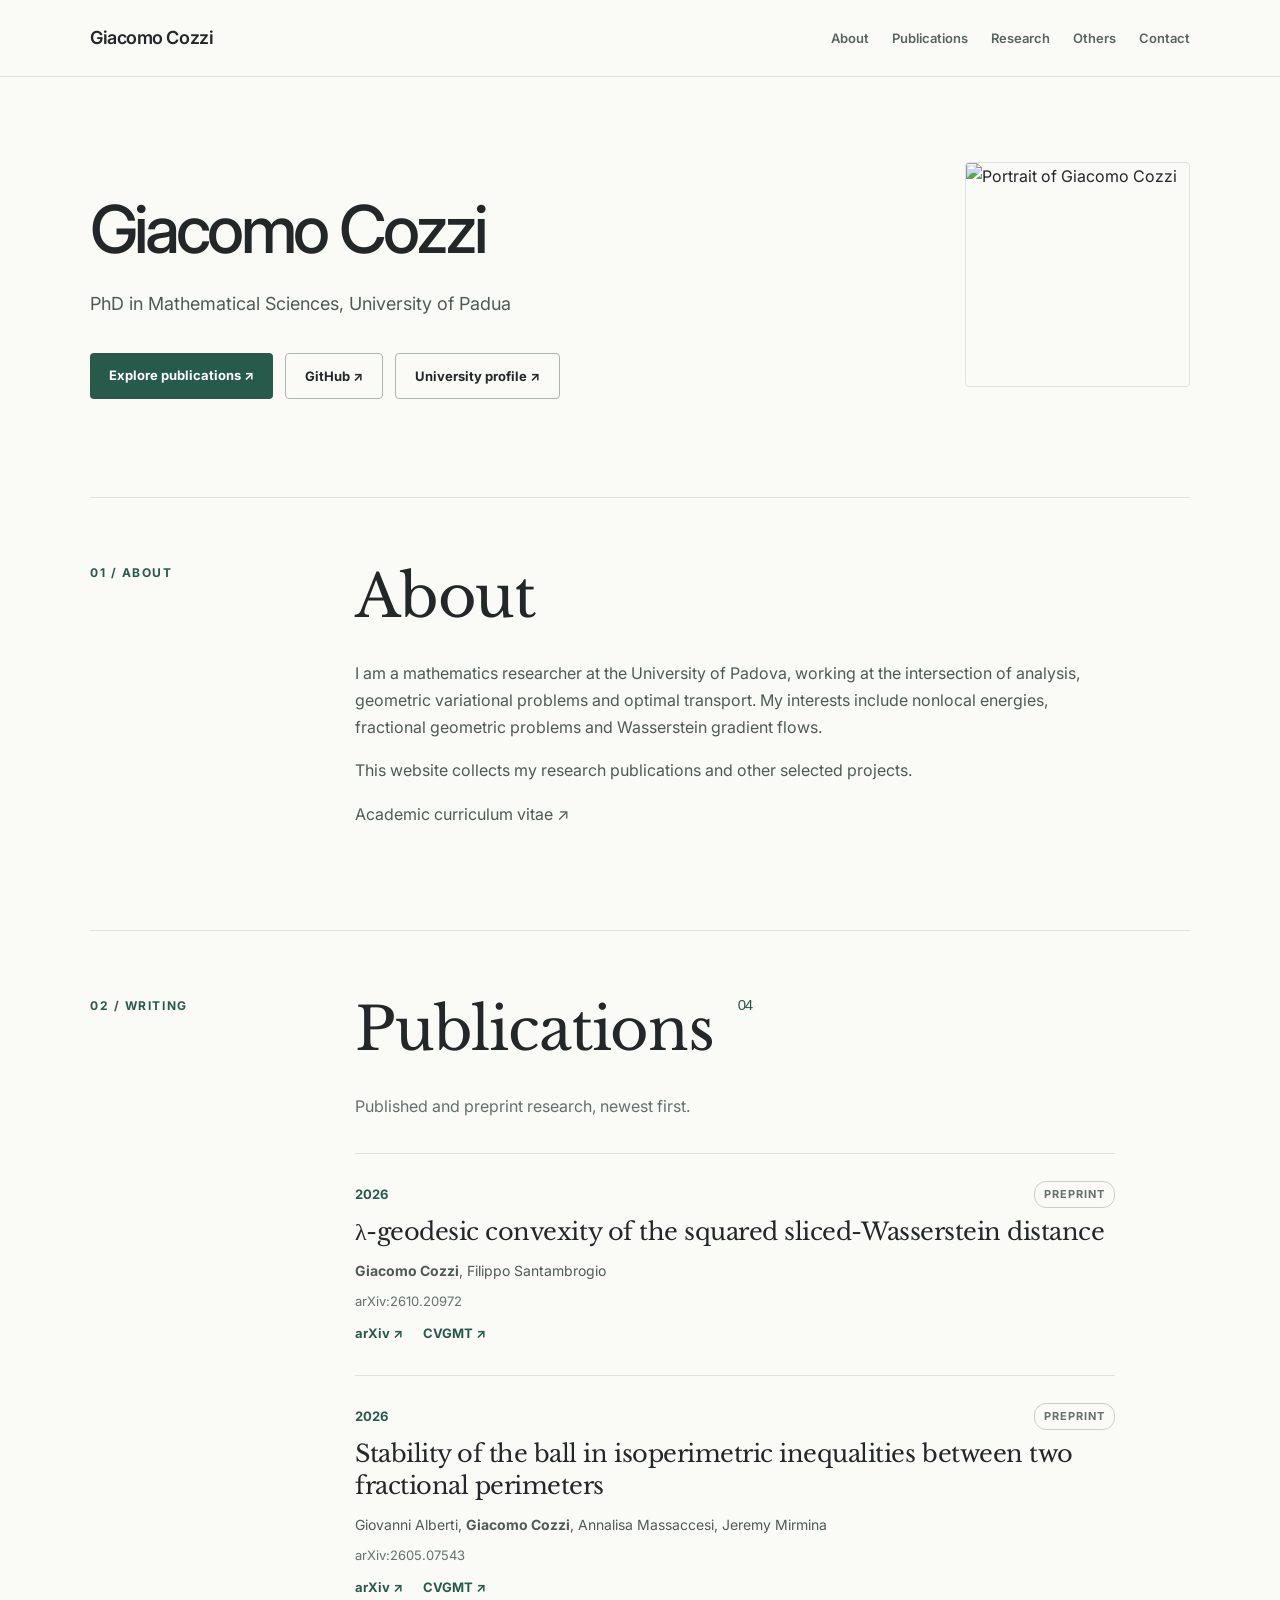
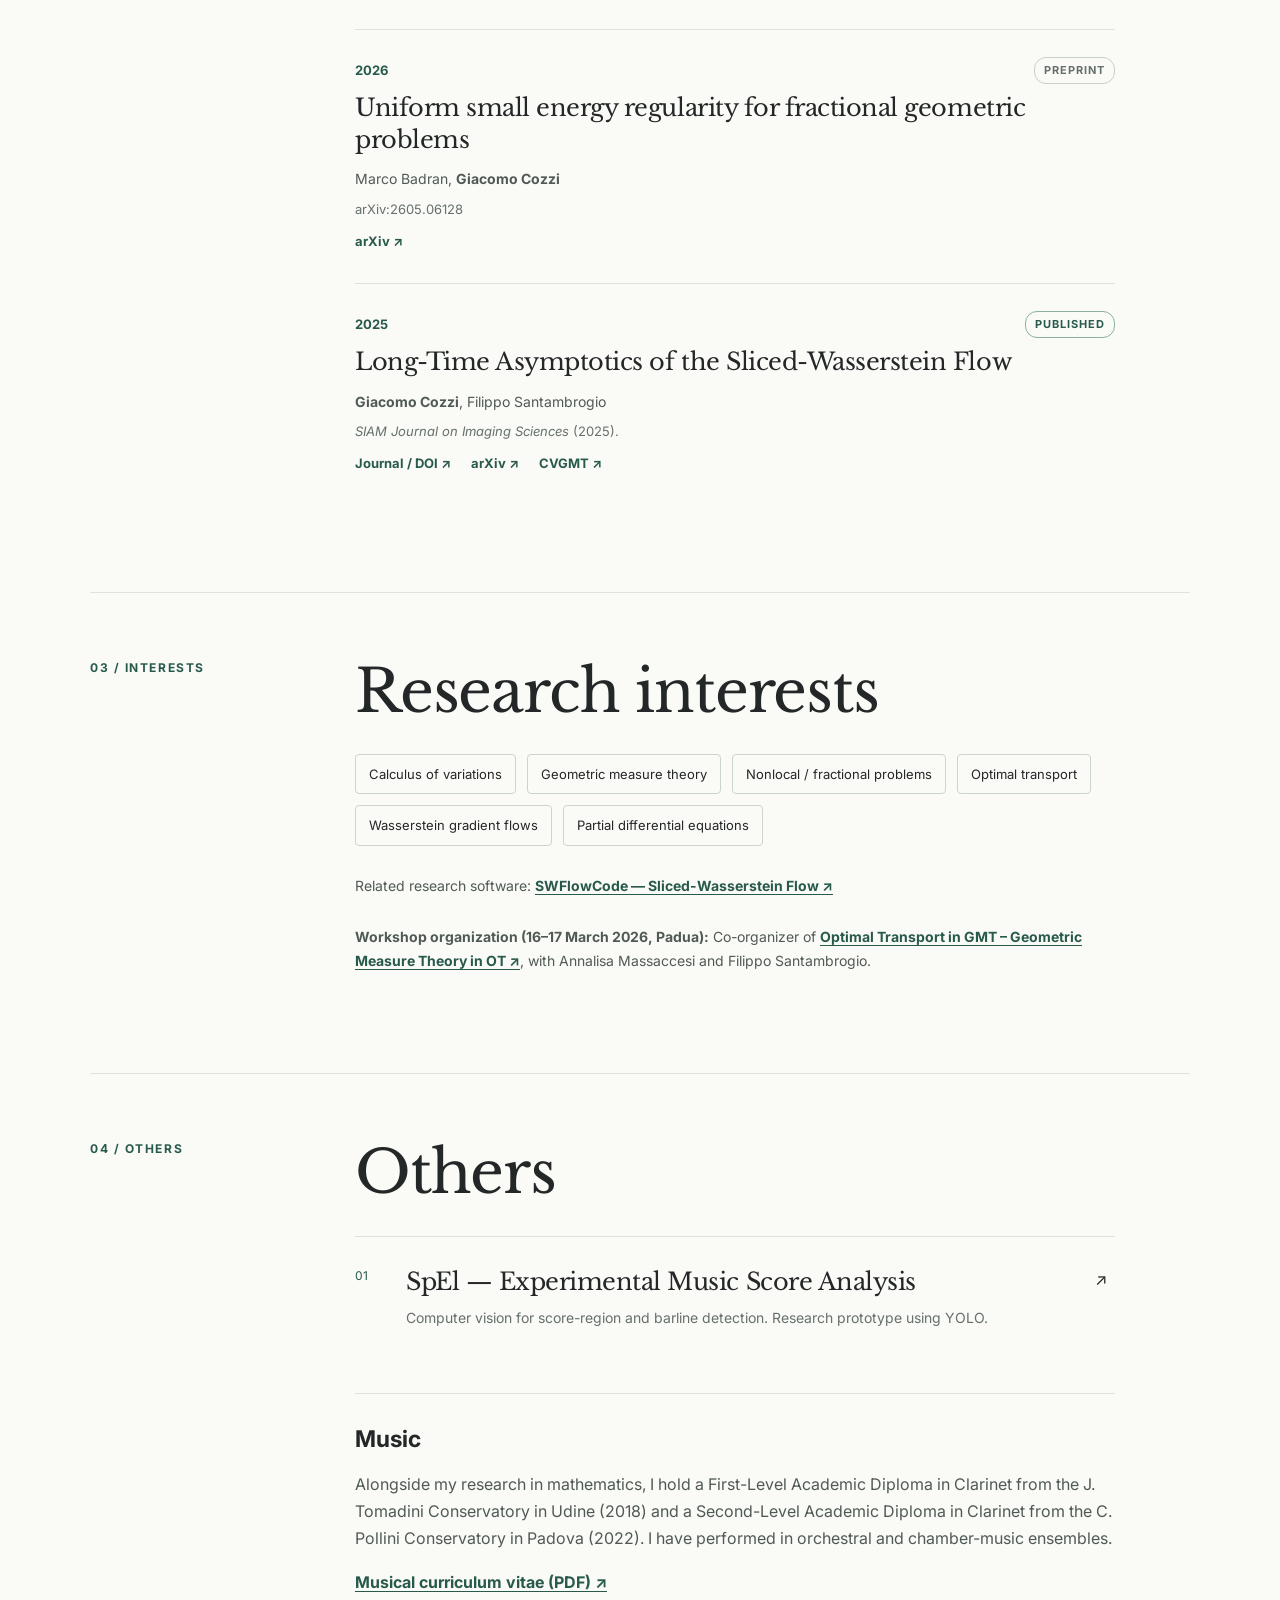
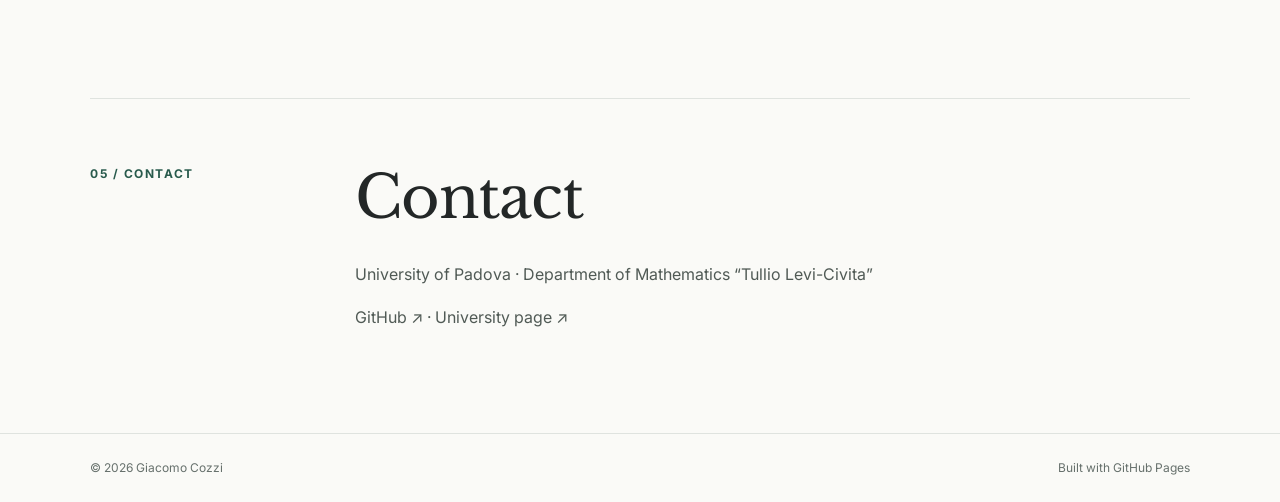
==== commit 21b2b79e: "Refine about section wording" ====
--- a/index.html
+++ b/index.html
@@ -10,7 +10,7 @@
 <header class="top"><div class="wrap nav"><a class="identity" href="#top">Giacomo Cozzi</a><nav><a href="#about">About</a><a href="#publications">Publications</a><a href="#research">Research</a><a href="#projects">Others</a><a href="#contact">Contact</a></nav></div></header>
 <main id="top">
 <section class="hero wrap"><h1>Giacomo Cozzi</h1><img class="portrait" src="https://raw.githubusercontent.com/giacomocozzii/giacomocozzii.github.io/main/assets/FotoMate.png" alt="Portrait of Giacomo Cozzi" loading="eager"><p class="lead">PhD in Mathematical Sciences, University of Padua</p><div class="hero-links"><a class="primary" href="#publications">Explore publications ↗</a><a class="secondary" href="https://github.com/giacomocozzii">GitHub ↗</a><a class="secondary" href="https://www.math.unipd.it/dipartimento/persone/giacomo.cozzi/">University profile ↗</a></div></section>
-<section id="about" class="section wrap"><div class="section-no">01 / ABOUT</div><div class="section-content"><h2>About</h2><p>I am a mathematics researcher at the University of Padova, working at the intersection of analysis, geometric variational problems and optimal transport. My interests include nonlocal energies, fractional geometric problems and Wasserstein gradient flows.</p><p>This website collects my research publications and selected computational projects.</p><p><a class="cv-link" href="academic-cv.html">Academic curriculum vitae ↗</a></p></div></section>
+<section id="about" class="section wrap"><div class="section-no">01 / ABOUT</div><div class="section-content"><h2>About</h2><p>I am a mathematics researcher at the University of Padova, working at the intersection of analysis, geometric variational problems and optimal transport. My interests include nonlocal energies, fractional geometric problems and Wasserstein gradient flows.</p><p>This website collects my research publications and other selected projects.</p><p><a class="cv-link" href="academic-cv.html">Academic curriculum vitae ↗</a></p></div></section>
 <section id="publications" class="section wrap"><div class="section-no">02 / WRITING</div><div class="section-content"><h2>Publications <span class="count">04</span></h2><p class="muted intro">Published and preprint research, newest first.</p>
 <article class="paper"><div class="paper-head"><span class="year">2026</span><span class="status">Preprint</span></div><h3>λ-geodesic convexity of the squared sliced-Wasserstein distance</h3><p class="authors"><strong>Giacomo Cozzi</strong>, Filippo Santambrogio</p><p class="note">arXiv:2610.20972</p><div class="links"><a href="https://arxiv.org/abs/2610.20972">arXiv ↗</a><a href="https://cvgmt.sns.it/paper/8093/">CVGMT ↗</a></div></article>
 <article class="paper"><div class="paper-head"><span class="year">2026</span><span class="status">Preprint</span></div><h3>Stability of the ball in isoperimetric inequalities between two fractional perimeters</h3><p class="authors">Giovanni Alberti, <strong>Giacomo Cozzi</strong>, Annalisa Massaccesi, Jeremy Mirmina</p><p class="note">arXiv:2605.07543</p><div class="links"><a href="https://arxiv.org/abs/2605.07543">arXiv ↗</a><a href="https://cvgmt.sns.it/paper/7715/">CVGMT ↗</a></div></article>
--- a/style.css
+++ b/style.css
@@ -17,3 +17,7 @@
 .music-note{margin-top:34px;border-top:1px solid var(--line);padding-top:26px}
 .music-note h3{font-size:23px;margin-bottom:12px}
 @media(max-width:700px){.hero{padding-right:0;min-height:0}.hero .portrait{position:static;width:170px;height:170px;display:block;margin:25px 0 5px}.hero h1{font-size:clamp(34px,9vw,52px)}}
+
+/* Smaller portrait in the home-page introduction */
+.hero .portrait{width:min(24vw,225px);top:85px}
+@media(max-width:700px){.hero .portrait{width:150px;height:150px}}
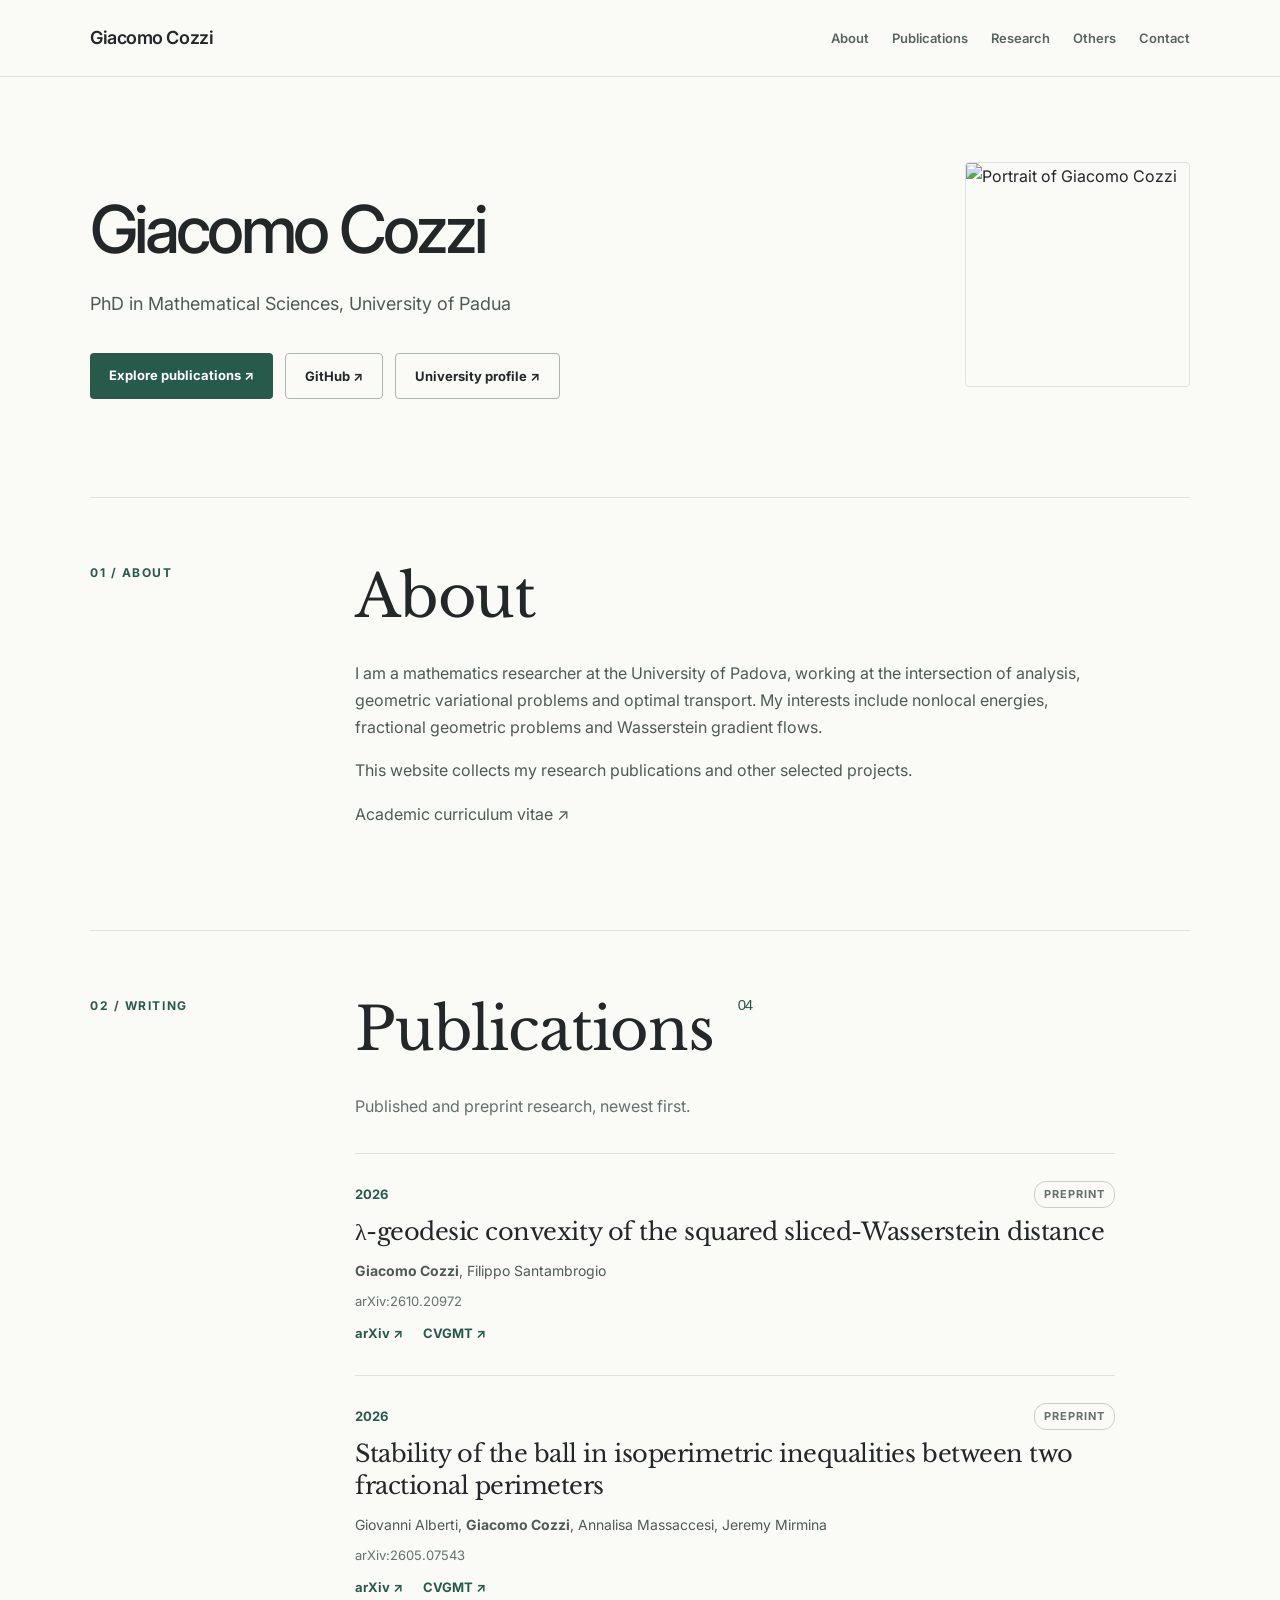
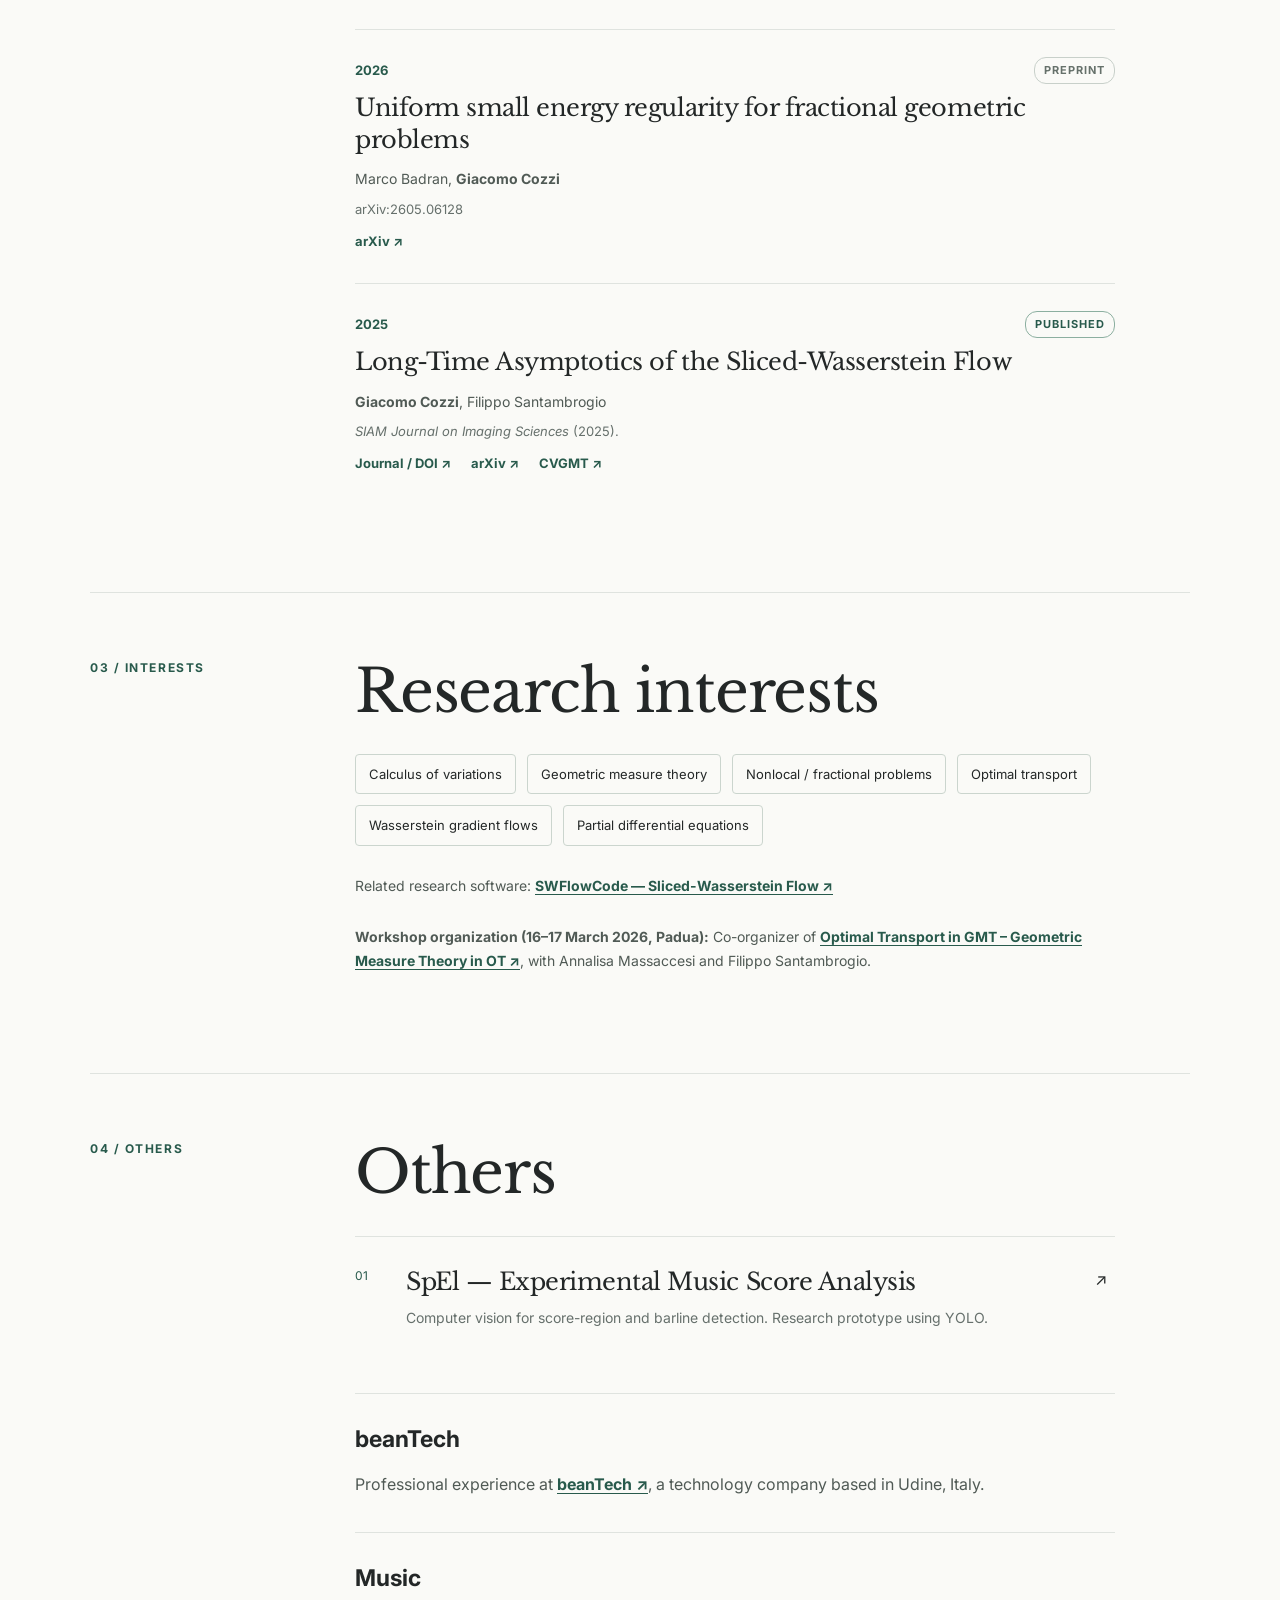
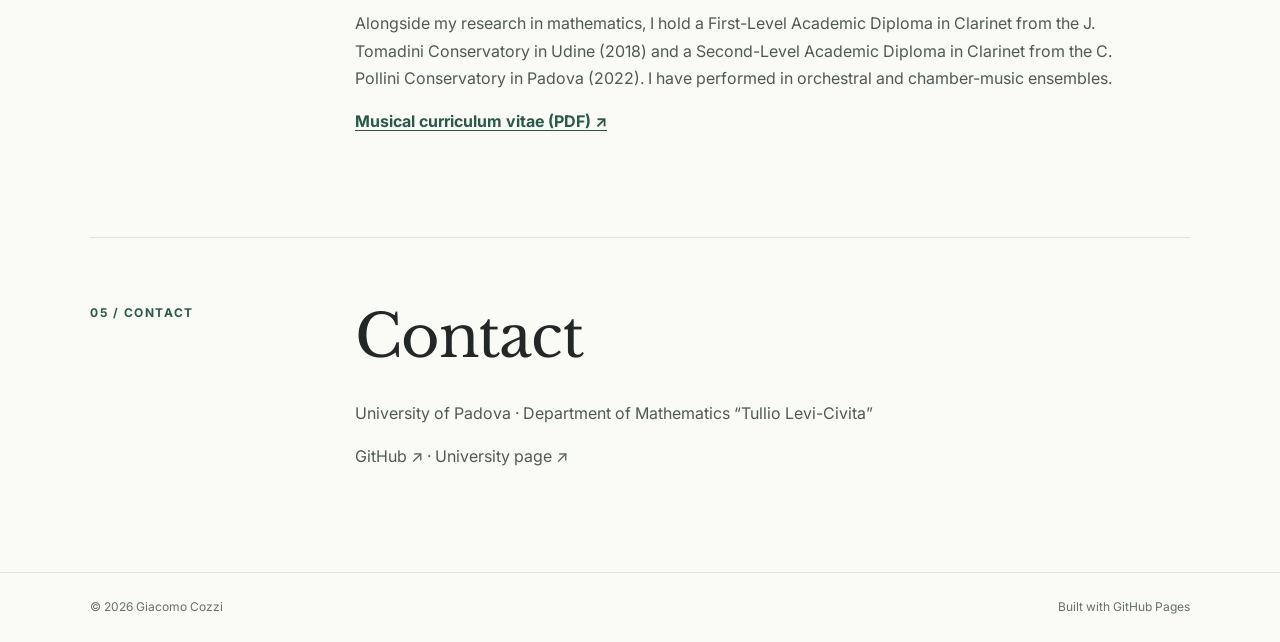
==== commit 7ea68e6d: "Add beanTech experience to Others section" ====
--- a/index.html
+++ b/index.html
@@ -18,7 +18,7 @@
 <article class="paper"><div class="paper-head"><span class="year">2025</span><span class="status published">Published</span></div><h3>Long-Time Asymptotics of the Sliced-Wasserstein Flow</h3><p class="authors"><strong>Giacomo Cozzi</strong>, Filippo Santambrogio</p><p class="note"><i>SIAM Journal on Imaging Sciences</i> (2025).</p><div class="links"><a href="https://doi.org/10.1137/24M1656414">Journal / DOI ↗</a><a href="https://arxiv.org/abs/2405.06313">arXiv ↗</a><a href="https://cvgmt.sns.it/paper/6495/">CVGMT ↗</a></div></article>
 </div></section>
 <section id="research" class="section wrap"><div class="section-no">03 / INTERESTS</div><div class="section-content"><h2>Research interests</h2><div class="topics"><span>Calculus of variations</span><span>Geometric measure theory</span><span>Nonlocal / fractional problems</span><span>Optimal transport</span><span>Wasserstein gradient flows</span><span>Partial differential equations</span></div><p class="related-research">Related research software: <a href="https://github.com/giacomocozzii/SWFlowCode">SWFlowCode — Sliced-Wasserstein Flow ↗</a></p><p class="related-research"><strong>Workshop organization (16–17 March 2026, Padua):</strong> Co-organizer of <a href="https://sites.google.com/view/gmt-in-ot-ot-in-gmt/home">Optimal Transport in GMT – Geometric Measure Theory in OT ↗</a>, with Annalisa Massaccesi and Filippo Santambrogio.</p></div></section>
-<section id="projects" class="section wrap"><div class="section-no">04 / OTHERS</div><div class="section-content"><h2>Others</h2><a class="project" href="https://github.com/giacomocozzii/SpEl-Research"><span class="project-index">01</span><span><strong>SpEl — Experimental Music Score Analysis</strong><small>Computer vision for score-region and barline detection. Research prototype using YOLO.</small></span><span aria-hidden="true">↗</span></a><div class="music-note"><h3>Music</h3><p>Alongside my research in mathematics, I hold a First-Level Academic Diploma in Clarinet from the J. Tomadini Conservatory in Udine (2018) and a Second-Level Academic Diploma in Clarinet from the C. Pollini Conservatory in Padova (2022). I have performed in orchestral and chamber-music ensembles.</p><p><a href="assets/Musical_CV_Giacomo_Cozzi.pdf" target="_blank" rel="noopener">Musical curriculum vitae (PDF) ↗</a></p></div></div></section>
+<section id="projects" class="section wrap"><div class="section-no">04 / OTHERS</div><div class="section-content"><h2>Others</h2><a class="project" href="https://github.com/giacomocozzii/SpEl-Research"><span class="project-index">01</span><span><strong>SpEl — Experimental Music Score Analysis</strong><small>Computer vision for score-region and barline detection. Research prototype using YOLO.</small></span><span aria-hidden="true">↗</span></a><div class="music-note"><h3>beanTech</h3><p>Professional experience at <a href="https://www.beantech.it/" target="_blank" rel="noopener">beanTech ↗</a>, a technology company based in Udine, Italy.</p></div><div class="music-note"><h3>Music</h3><p>Alongside my research in mathematics, I hold a First-Level Academic Diploma in Clarinet from the J. Tomadini Conservatory in Udine (2018) and a Second-Level Academic Diploma in Clarinet from the C. Pollini Conservatory in Padova (2022). I have performed in orchestral and chamber-music ensembles.</p><p><a href="assets/Musical_CV_Giacomo_Cozzi.pdf" target="_blank" rel="noopener">Musical curriculum vitae (PDF) ↗</a></p></div></div></section>
 <section id="contact" class="section wrap"><div class="section-no">05 / CONTACT</div><div class="section-content"><h2>Contact</h2><p>University of Padova · Department of Mathematics “Tullio Levi-Civita”</p><p><a href="https://github.com/giacomocozzii">GitHub ↗</a> · <a href="https://www.math.unipd.it/dipartimento/persone/giacomo.cozzi/">University page ↗</a></p></div></section></main>
 <footer><div class="wrap foot"><span>© <span id="year">2026</span> Giacomo Cozzi</span><span>Built with GitHub Pages</span></div></footer><script>document.getElementById('year').textContent=new Date().getFullYear()</script>
 </body></html>
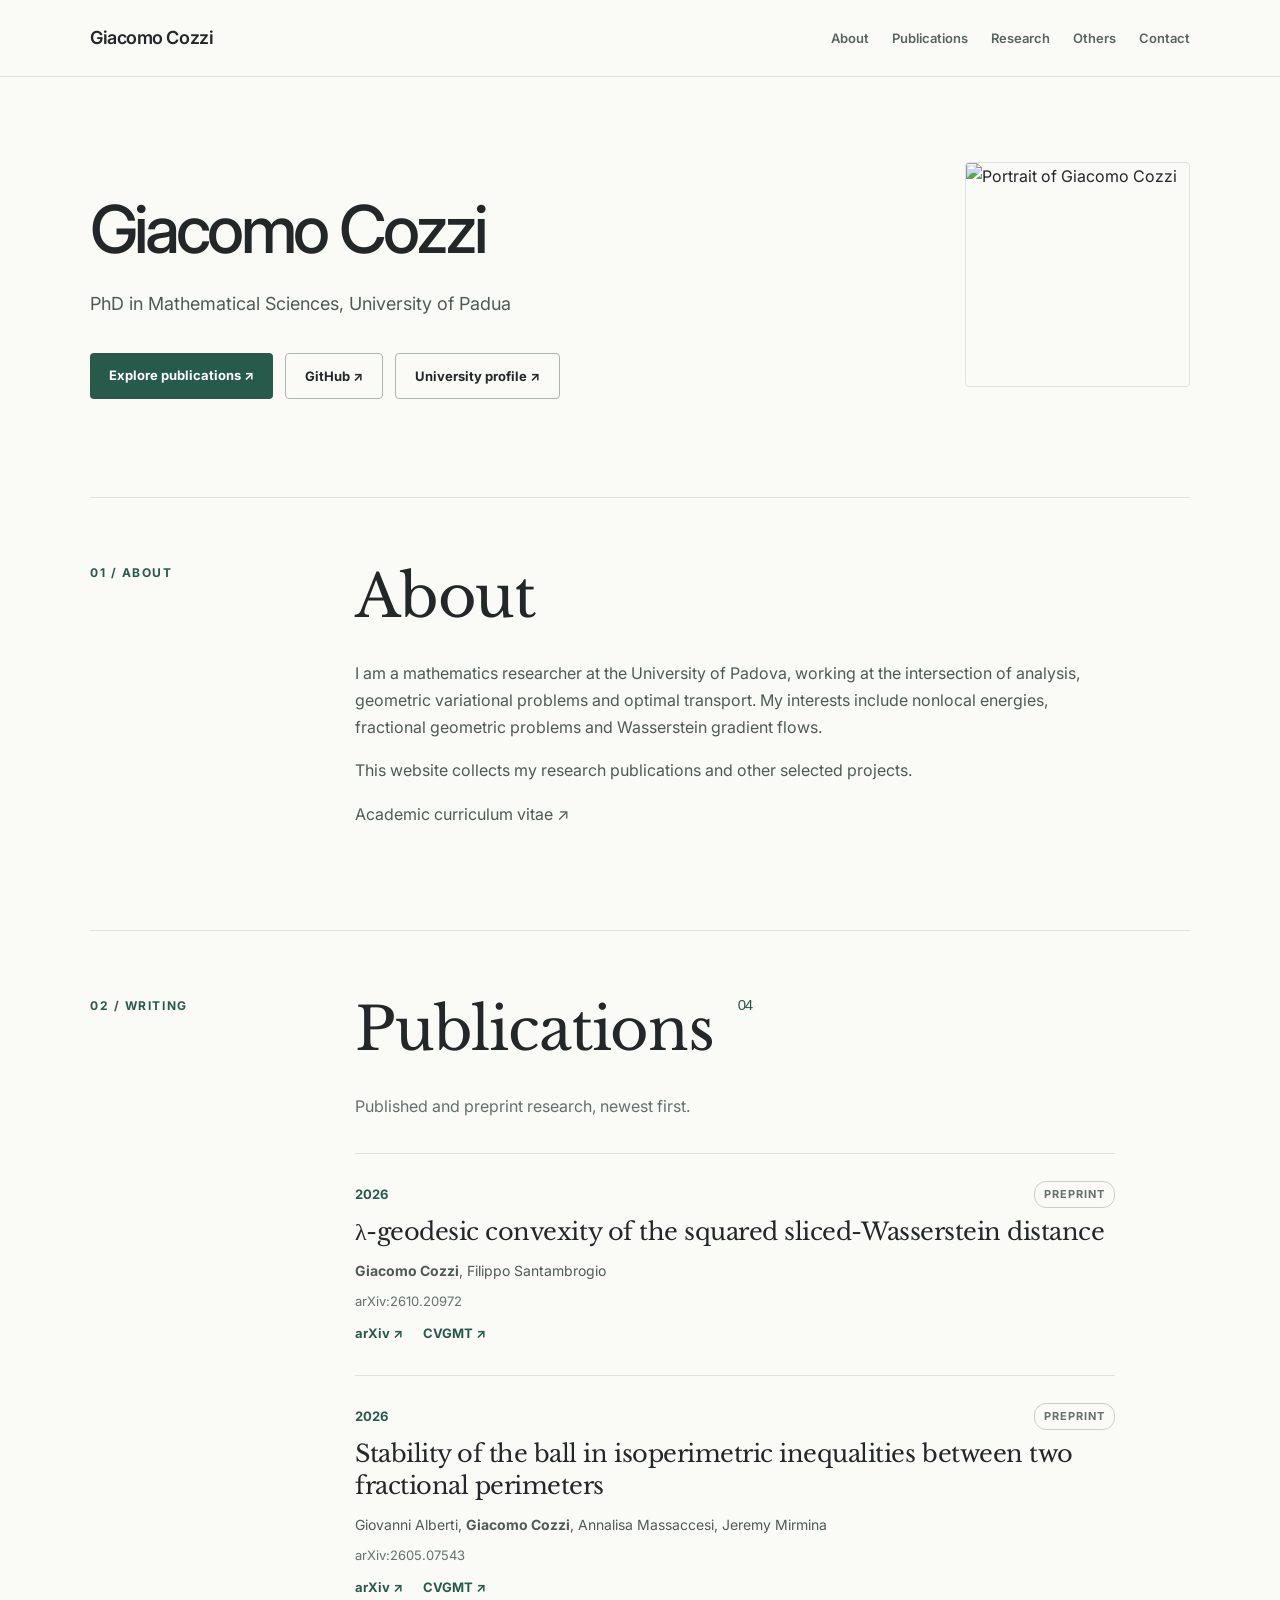
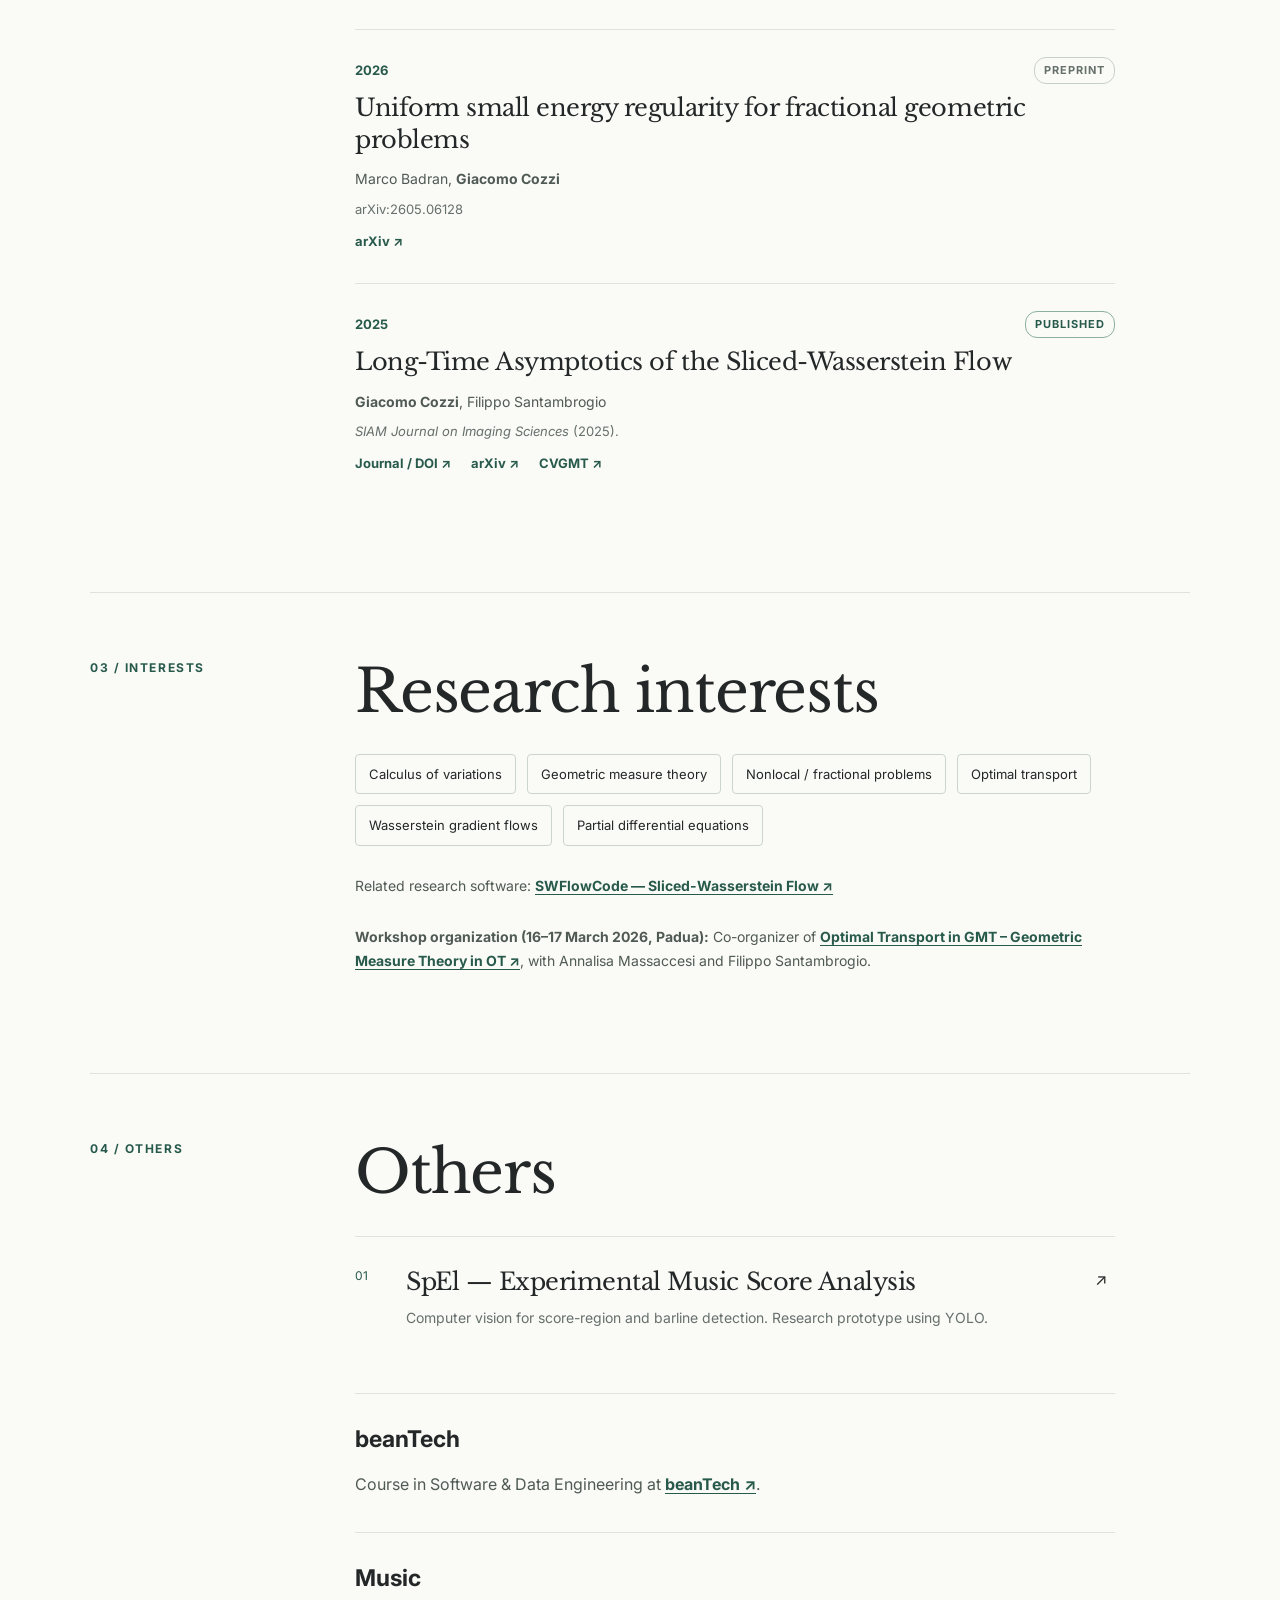
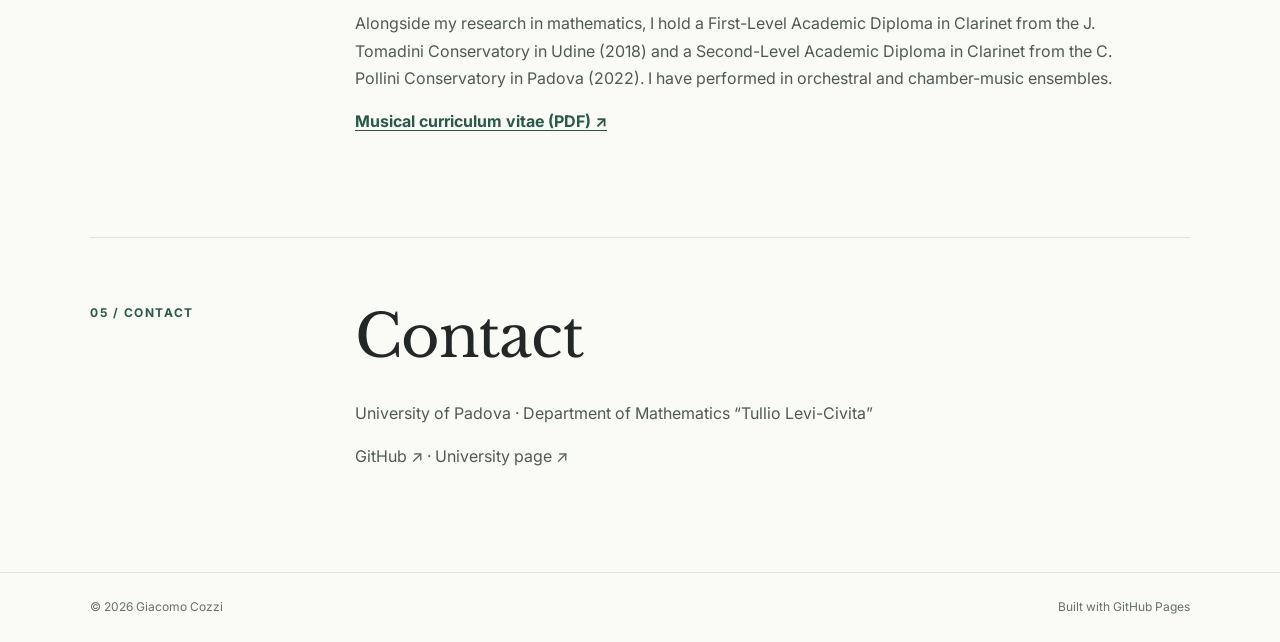
==== commit 53bba1d0: "Update beanTech description to software and data engineering course" ====
--- a/index.html
+++ b/index.html
@@ -18,7 +18,7 @@
 <article class="paper"><div class="paper-head"><span class="year">2025</span><span class="status published">Published</span></div><h3>Long-Time Asymptotics of the Sliced-Wasserstein Flow</h3><p class="authors"><strong>Giacomo Cozzi</strong>, Filippo Santambrogio</p><p class="note"><i>SIAM Journal on Imaging Sciences</i> (2025).</p><div class="links"><a href="https://doi.org/10.1137/24M1656414">Journal / DOI ↗</a><a href="https://arxiv.org/abs/2405.06313">arXiv ↗</a><a href="https://cvgmt.sns.it/paper/6495/">CVGMT ↗</a></div></article>
 </div></section>
 <section id="research" class="section wrap"><div class="section-no">03 / INTERESTS</div><div class="section-content"><h2>Research interests</h2><div class="topics"><span>Calculus of variations</span><span>Geometric measure theory</span><span>Nonlocal / fractional problems</span><span>Optimal transport</span><span>Wasserstein gradient flows</span><span>Partial differential equations</span></div><p class="related-research">Related research software: <a href="https://github.com/giacomocozzii/SWFlowCode">SWFlowCode — Sliced-Wasserstein Flow ↗</a></p><p class="related-research"><strong>Workshop organization (16–17 March 2026, Padua):</strong> Co-organizer of <a href="https://sites.google.com/view/gmt-in-ot-ot-in-gmt/home">Optimal Transport in GMT – Geometric Measure Theory in OT ↗</a>, with Annalisa Massaccesi and Filippo Santambrogio.</p></div></section>
-<section id="projects" class="section wrap"><div class="section-no">04 / OTHERS</div><div class="section-content"><h2>Others</h2><a class="project" href="https://github.com/giacomocozzii/SpEl-Research"><span class="project-index">01</span><span><strong>SpEl — Experimental Music Score Analysis</strong><small>Computer vision for score-region and barline detection. Research prototype using YOLO.</small></span><span aria-hidden="true">↗</span></a><div class="music-note"><h3>beanTech</h3><p>Professional experience at <a href="https://www.beantech.it/" target="_blank" rel="noopener">beanTech ↗</a>, a technology company based in Udine, Italy.</p></div><div class="music-note"><h3>Music</h3><p>Alongside my research in mathematics, I hold a First-Level Academic Diploma in Clarinet from the J. Tomadini Conservatory in Udine (2018) and a Second-Level Academic Diploma in Clarinet from the C. Pollini Conservatory in Padova (2022). I have performed in orchestral and chamber-music ensembles.</p><p><a href="assets/Musical_CV_Giacomo_Cozzi.pdf" target="_blank" rel="noopener">Musical curriculum vitae (PDF) ↗</a></p></div></div></section>
+<section id="projects" class="section wrap"><div class="section-no">04 / OTHERS</div><div class="section-content"><h2>Others</h2><a class="project" href="https://github.com/giacomocozzii/SpEl-Research"><span class="project-index">01</span><span><strong>SpEl — Experimental Music Score Analysis</strong><small>Computer vision for score-region and barline detection. Research prototype using YOLO.</small></span><span aria-hidden="true">↗</span></a><div class="music-note"><h3>beanTech</h3><p>Course in Software &amp; Data Engineering at <a href="https://www.beantech.it/" target="_blank" rel="noopener">beanTech ↗</a>.</p></div><div class="music-note"><h3>Music</h3><p>Alongside my research in mathematics, I hold a First-Level Academic Diploma in Clarinet from the J. Tomadini Conservatory in Udine (2018) and a Second-Level Academic Diploma in Clarinet from the C. Pollini Conservatory in Padova (2022). I have performed in orchestral and chamber-music ensembles.</p><p><a href="assets/Musical_CV_Giacomo_Cozzi.pdf" target="_blank" rel="noopener">Musical curriculum vitae (PDF) ↗</a></p></div></div></section>
 <section id="contact" class="section wrap"><div class="section-no">05 / CONTACT</div><div class="section-content"><h2>Contact</h2><p>University of Padova · Department of Mathematics “Tullio Levi-Civita”</p><p><a href="https://github.com/giacomocozzii">GitHub ↗</a> · <a href="https://www.math.unipd.it/dipartimento/persone/giacomo.cozzi/">University page ↗</a></p></div></section></main>
 <footer><div class="wrap foot"><span>© <span id="year">2026</span> Giacomo Cozzi</span><span>Built with GitHub Pages</span></div></footer><script>document.getElementById('year').textContent=new Date().getFullYear()</script>
 </body></html>
